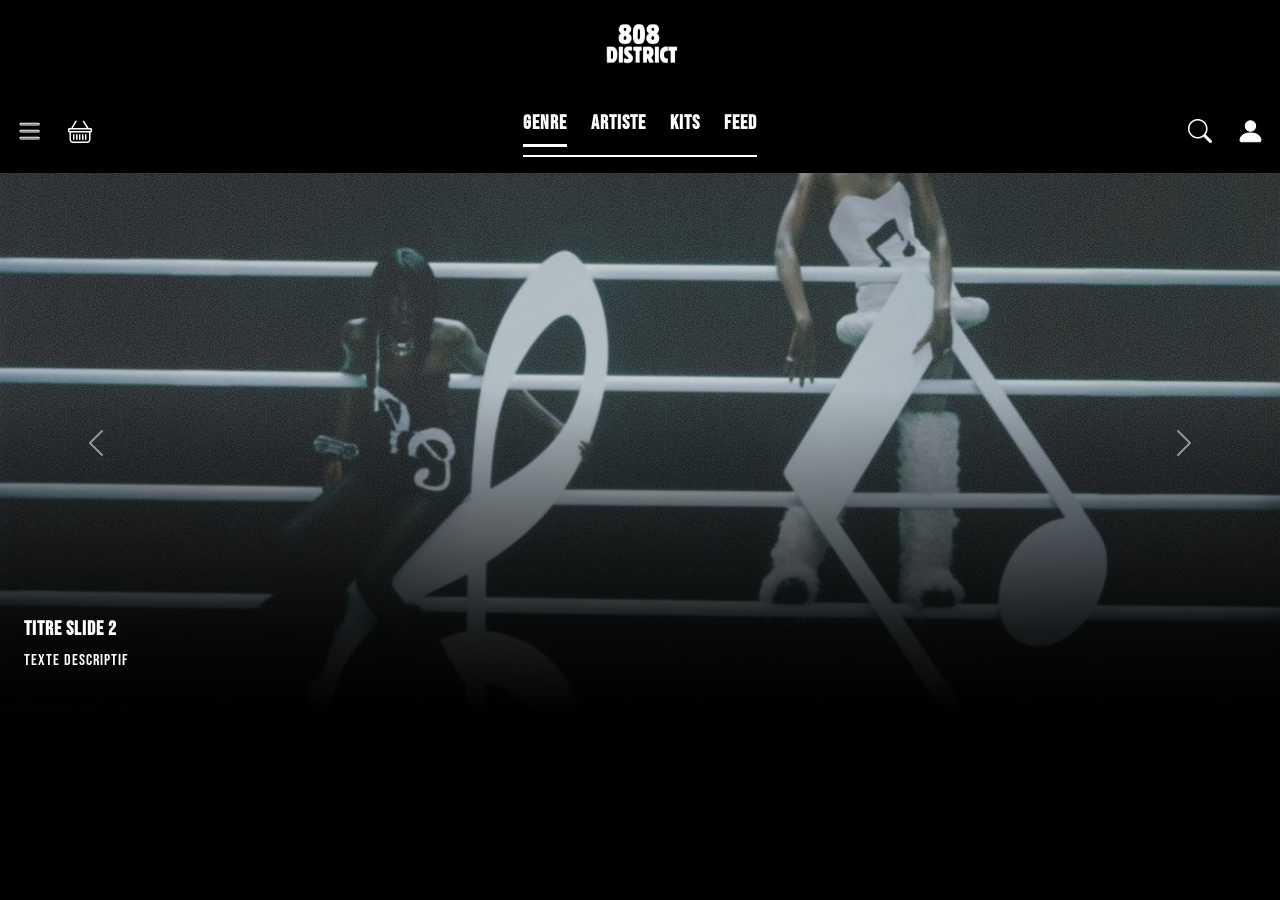
==== index.html @ 795a271d "test text black off canvas" ====
<!DOCTYPE html>
<html lang="fr">
<head>
  <meta charset="UTF-8">
  <meta name="viewport" content="width=device-width, initial-scale=1">
  <title>SITESEGUIER</title>
  <link href="https://fonts.googleapis.com/css2?family=Bebas+Neue&display=swap" rel="stylesheet">


  <link href="https://cdn.jsdelivr.net/npm/bootstrap@5.3.3/dist/css/bootstrap.min.css" rel="stylesheet">
  <link href="https://cdn.jsdelivr.net/npm/bootstrap-icons@1.11.3/font/bootstrap-icons.css" rel="stylesheet">

  <link href="style3.css" rel="stylesheet">
</head>

<body class="bg-black">

  <div class="text-center py-3">
    <img src="logov2.png" alt="Logo SITESEGUIER" style="height:60px;">
  </div>

  <header class="d-flex justify-content-between align-items-center px-3 py-3">

    <div class="d-flex align-items-center gap-4">
      <button class="btn p-0 border-0" type="button text-black"
              data-bs-toggle="offcanvas" data-bs-target="#menuMobile"
              aria-controls="menuMobile" aria-label="Menu">
        <i class="bi bi-list icon-thick"></i>
      </button>

      <a href="#" class="text-white" aria-label="Panier">
        <i class="bi bi-basket icon-nav"></i>
      </a>
    </div>

    <nav class="d-none d-md-flex gap-4 pb-2 border-bottom border-white border-2 ">
      <a href="#" class="nav-link active text-white fw-bold text-uppercase">Genre</a>
      <a href="#" class="nav-link text-white fw-bold text-uppercase">Artiste</a>
      <a href="#" class="nav-link text-white fw-bold text-uppercase">Kits</a>
      <a href="#" class="nav-link text-white fw-bold text-uppercase">Feed</a>
    </nav>

    <div class="d-flex align-items-center gap-4">
      <button class="btn p-0 border-0 text-white" aria-label="Rechercher">
        <i class="bi bi-search icon-nav"></i>
      </button>
      <button class="btn p-0 border-0 text-white" aria-label="Compte">
        <i class="bi bi-person-fill icon-thick"></i>
      </button>
    </div>

  </header>

  <div class="offcanvas offcanvas-start" tabindex="-1" id="menuMobile" aria-labelledby="menuMobileLabel">
    <div class="offcanvas-header">
      <h5 class="offcanvas-title" id="menuMobileLabel">Menu</h5>
      <button type="button" class="btn-close" data-bs-dismiss="offcanvas" aria-label="Fermer"></button>
    </div>
    <div class="offcanvas-body">
      <nav class="d-flex flex-column gap-3">
        <a href="#" class="nav-link text-black fw-bold text-uppercase">Genre</a>
        <a href="#" class="nav-link text-white fw-bold text-uppercase">Artiste</a>
        <a href="#" class="nav-link text-white fw-bold text-uppercase">Kits</a>
        <a href="#" class="nav-link text-white fw-bold text-uppercase">Feed</a>
      </nav>
    </div>
  </div>

  <div class="hero-shader">
    <canvas id="heroCanvas"></canvas>

    <div class="hero-caption active" data-slide="0" justify>
      <h5 class="fw-bold">Titre slide 1</h5>
      <p class="d-none d-md-block">Texte descriptif</p>
    </div>
    <div class="hero-caption" data-slide="1">
      <h5 class="fw-bold">Titre slide 2</h5>
      <p class="d-none d-md-block">Texte descriptif</p>
    </div>
    <div class="hero-caption" data-slide="2">
      <h5 class="fw-bold">Titre slide 3</h5>
      <p class="d-none d-md-block">Texte descripti</p>
    </div>

    <button class="carousel-control-prev" type="button" id="heroPrev">
      <span class="carousel-control-prev-icon" aria-hidden="true"></span>
      <span class="visually-hidden">Précédent</span>
    </button>
    <button class="carousel-control-next" type="button" id="heroNext">
      <span class="carousel-control-next-icon" aria-hidden="true"></span>
      <span class="visually-hidden">Suivant</span>
    </button>
  </div>


  <script src="https://cdn.jsdelivr.net/npm/bootstrap@5.3.3/dist/js/bootstrap.bundle.min.js"></script>
  <script src="script3.js"></script>
</body>
</html>
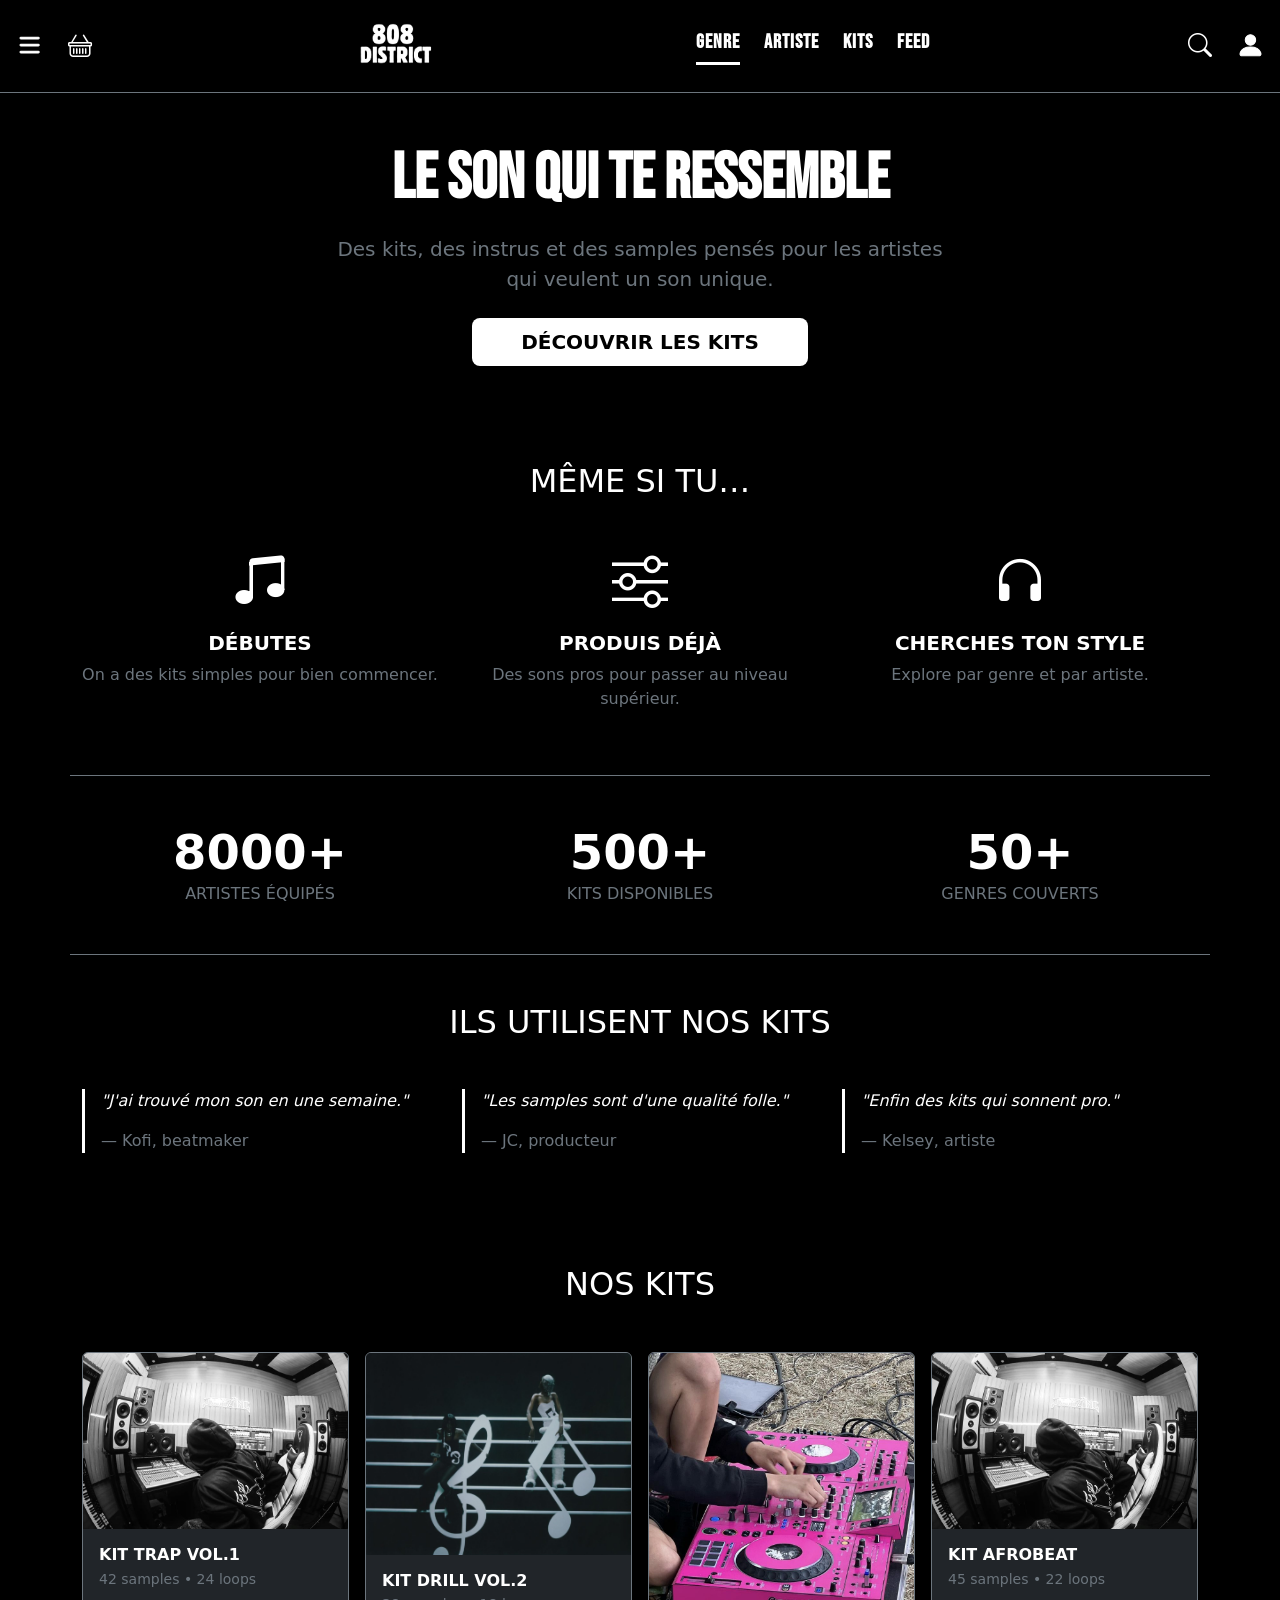
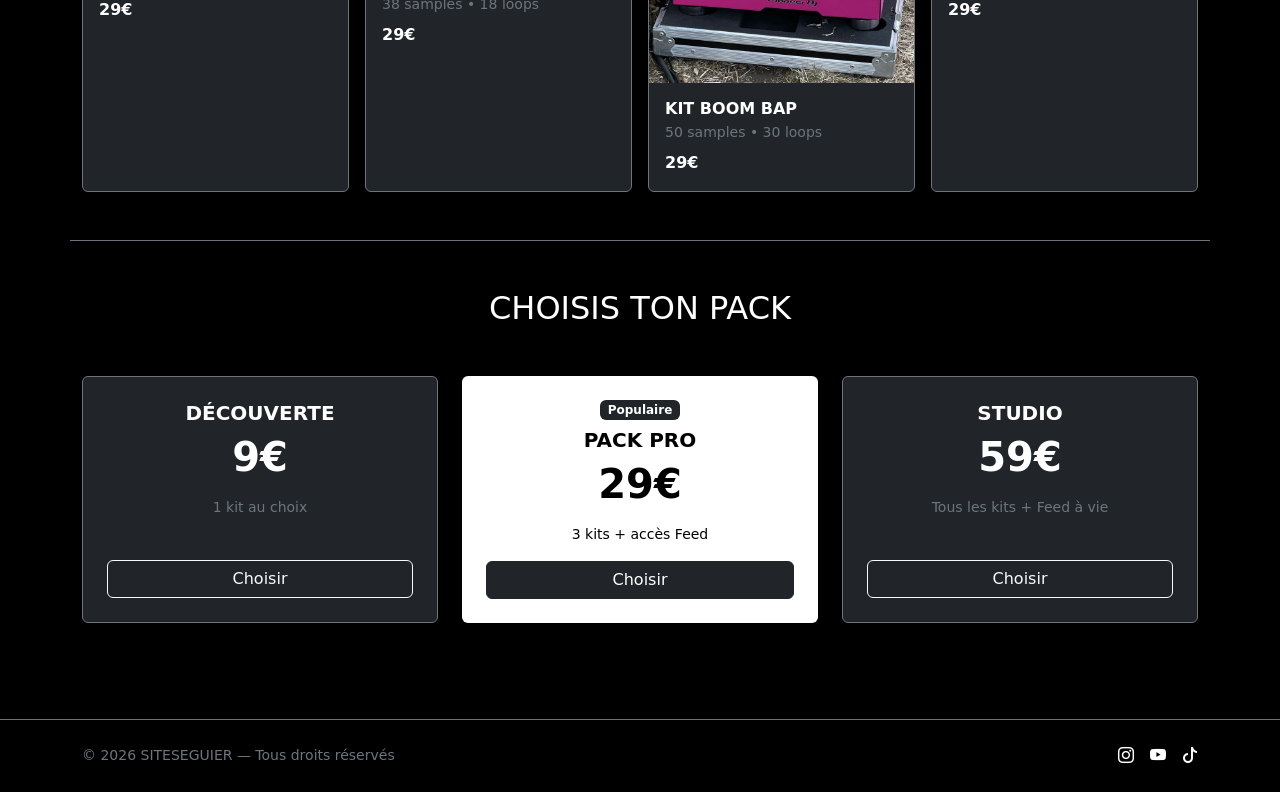
==== commit d48245cd: "essaye" ====
--- a/index.html
+++ b/index.html
@@ -4,36 +4,27 @@
   <meta charset="UTF-8">
   <meta name="viewport" content="width=device-width, initial-scale=1">
   <title>SITESEGUIER</title>
+
   <link href="https://fonts.googleapis.com/css2?family=Bebas+Neue&display=swap" rel="stylesheet">
-
-
   <link href="https://cdn.jsdelivr.net/npm/bootstrap@5.3.3/dist/css/bootstrap.min.css" rel="stylesheet">
   <link href="https://cdn.jsdelivr.net/npm/bootstrap-icons@1.11.3/font/bootstrap-icons.css" rel="stylesheet">
-
   <link href="style3.css" rel="stylesheet">
 </head>
 
-<body class="bg-black">
-
-  <div class="text-center py-3">
-    <img src="logov2.png" alt="Logo SITESEGUIER" style="height:60px;">
-  </div>
-
-  <header class="d-flex justify-content-between align-items-center px-3 py-3">
-
+<body class="bg-black text-white">
+
+  <!-- ========== HEADER ========== -->
+  <header class="d-flex justify-content-between align-items-center px-3 py-3 border-bottom border-secondary">
     <div class="d-flex align-items-center gap-4">
-      <button class="btn p-0 border-0" type="button text-black"
-              data-bs-toggle="offcanvas" data-bs-target="#menuMobile"
-              aria-controls="menuMobile" aria-label="Menu">
+      <button class="btn p-0 border-0 text-white" data-bs-toggle="offcanvas" data-bs-target="#menuMobile" aria-label="Menu">
         <i class="bi bi-list icon-thick"></i>
       </button>
-
-      <a href="#" class="text-white" aria-label="Panier">
-        <i class="bi bi-basket icon-nav"></i>
-      </a>
-    </div>
-
-    <nav class="d-none d-md-flex gap-4 pb-2 border-bottom border-white border-2 ">
+      <a href="#" class="text-white" aria-label="Panier"><i class="bi bi-basket icon-nav"></i></a>
+    </div>
+
+    <a href="#" class="text-decoration-none"><img src="logov2.png" alt="Logo" style="height:60px;"></a>
+
+    <nav class="d-none d-md-flex gap-4">
       <a href="#" class="nav-link active text-white fw-bold text-uppercase">Genre</a>
       <a href="#" class="nav-link text-white fw-bold text-uppercase">Artiste</a>
       <a href="#" class="nav-link text-white fw-bold text-uppercase">Kits</a>
@@ -41,24 +32,185 @@
     </nav>
 
     <div class="d-flex align-items-center gap-4">
-      <button class="btn p-0 border-0 text-white" aria-label="Rechercher">
-        <i class="bi bi-search icon-nav"></i>
-      </button>
-      <button class="btn p-0 border-0 text-white" aria-label="Compte">
-        <i class="bi bi-person-fill icon-thick"></i>
-      </button>
-    </div>
-
+      <button class="btn p-0 border-0 text-white" aria-label="Rechercher"><i class="bi bi-search icon-nav"></i></button>
+      <button class="btn p-0 border-0 text-white" aria-label="Compte"><i class="bi bi-person-fill icon-thick"></i></button>
+    </div>
   </header>
 
-  <div class="offcanvas offcanvas-start" tabindex="-1" id="menuMobile" aria-labelledby="menuMobileLabel">
+  <!-- ========== HERO ========== -->
+  <section class="container py-5 text-center">
+    <h1 class="display-3 fw-bold text-uppercase mb-3" style="font-family:'Bebas Neue';">Le son qui te ressemble</h1>
+    <p class="lead text-secondary mx-auto mb-4" style="max-width:640px;">
+      Des kits, des instrus et des samples pensés pour les artistes qui veulent un son unique.
+    </p>
+    <a href="#" class="btn btn-lg text-uppercase fw-bold px-5" style="background: var(--bs-info); color:#000;">Découvrir les kits</a>
+  </section>
+
+  <!-- ========== 3 BULLETS ========== -->
+  <section class="container py-5">
+    <h2 class="text-uppercase text-center mb-5">Même si tu…</h2>
+    <div class="row g-4 text-center">
+      <div class="col-12 col-md-4">
+        <i class="bi bi-music-note-beamed display-4" style="color:var(--bs-info);"></i>
+        <h3 class="h5 fw-bold mt-3 text-uppercase">Débutes</h3>
+        <p class="text-secondary">On a des kits simples pour bien commencer.</p>
+      </div>
+      <div class="col-12 col-md-4">
+        <i class="bi bi-sliders display-4" style="color:var(--bs-info);"></i>
+        <h3 class="h5 fw-bold mt-3 text-uppercase">Produis déjà</h3>
+        <p class="text-secondary">Des sons pros pour passer au niveau supérieur.</p>
+      </div>
+      <div class="col-12 col-md-4">
+        <i class="bi bi-headphones display-4" style="color:var(--bs-info);"></i>
+        <h3 class="h5 fw-bold mt-3 text-uppercase">Cherches ton style</h3>
+        <p class="text-secondary">Explore par genre et par artiste.</p>
+      </div>
+    </div>
+  </section>
+
+  <!-- ========== STATS ========== -->
+  <section class="container py-5 border-top border-bottom border-secondary">
+    <div class="row text-center g-4">
+      <div class="col-12 col-md-4">
+        <p class="display-5 fw-bold mb-0" style="color:var(--bs-info);">8000+</p>
+        <p class="text-uppercase text-secondary mb-0">Artistes équipés</p>
+      </div>
+      <div class="col-12 col-md-4">
+        <p class="display-5 fw-bold mb-0" style="color:var(--bs-info);">500+</p>
+        <p class="text-uppercase text-secondary mb-0">Kits disponibles</p>
+      </div>
+      <div class="col-12 col-md-4">
+        <p class="display-5 fw-bold mb-0" style="color:var(--bs-info);">50+</p>
+        <p class="text-uppercase text-secondary mb-0">Genres couverts</p>
+      </div>
+    </div>
+  </section>
+
+  <!-- ========== TÉMOIGNAGES ========== -->
+  <section class="container py-5">
+    <h2 class="text-uppercase text-center mb-5">Ils utilisent nos kits</h2>
+    <div class="row g-4">
+      <div class="col-12 col-md-4">
+        <blockquote class="border-start border-3 ps-3" style="border-color:var(--bs-info)!important;">
+          <p class="fst-italic">"J'ai trouvé mon son en une semaine."</p>
+          <footer class="text-secondary">— Kofi, beatmaker</footer>
+        </blockquote>
+      </div>
+      <div class="col-12 col-md-4">
+        <blockquote class="border-start border-3 ps-3" style="border-color:var(--bs-info)!important;">
+          <p class="fst-italic">"Les samples sont d'une qualité folle."</p>
+          <footer class="text-secondary">— JC, producteur</footer>
+        </blockquote>
+      </div>
+      <div class="col-12 col-md-4">
+        <blockquote class="border-start border-3 ps-3" style="border-color:var(--bs-info)!important;">
+          <p class="fst-italic">"Enfin des kits qui sonnent pro."</p>
+          <footer class="text-secondary">— Kelsey, artiste</footer>
+        </blockquote>
+      </div>
+    </div>
+  </section>
+
+  <!-- ========== GRILLE KITS ========== -->
+  <section class="container py-5">
+    <h2 class="text-uppercase text-center mb-5">Nos kits</h2>
+    <div class="row row-cols-2 row-cols-md-3 row-cols-lg-4 g-3">
+      <div class="col">
+        <div class="card bg-dark text-white border-secondary h-100">
+          <img src="image1.jpg" class="card-img-top" alt="Kit 1">
+          <div class="card-body">
+            <h3 class="h6 fw-bold text-uppercase mb-1">Kit Trap Vol.1</h3>
+            <p class="text-secondary small mb-2">42 samples • 24 loops</p>
+            <p class="fw-bold mb-0" style="color:var(--bs-info);">29€</p>
+          </div>
+        </div>
+      </div>
+      <div class="col">
+        <div class="card bg-dark text-white border-secondary h-100">
+          <img src="image2.jpg" class="card-img-top" alt="Kit 2">
+          <div class="card-body">
+            <h3 class="h6 fw-bold text-uppercase mb-1">Kit Drill Vol.2</h3>
+            <p class="text-secondary small mb-2">38 samples • 18 loops</p>
+            <p class="fw-bold mb-0" style="color:var(--bs-info);">29€</p>
+          </div>
+        </div>
+      </div>
+      <div class="col">
+        <div class="card bg-dark text-white border-secondary h-100">
+          <img src="image3.jpg" class="card-img-top" alt="Kit 3">
+          <div class="card-body">
+            <h3 class="h6 fw-bold text-uppercase mb-1">Kit Boom Bap</h3>
+            <p class="text-secondary small mb-2">50 samples • 30 loops</p>
+            <p class="fw-bold mb-0" style="color:var(--bs-info);">29€</p>
+          </div>
+        </div>
+      </div>
+      <div class="col">
+        <div class="card bg-dark text-white border-secondary h-100">
+          <img src="image1.jpg" class="card-img-top" alt="Kit 4">
+          <div class="card-body">
+            <h3 class="h6 fw-bold text-uppercase mb-1">Kit Afrobeat</h3>
+            <p class="text-secondary small mb-2">45 samples • 22 loops</p>
+            <p class="fw-bold mb-0" style="color:var(--bs-info);">29€</p>
+          </div>
+        </div>
+      </div>
+    </div>
+  </section>
+
+  <!-- ========== PRICING ========== -->
+  <section class="container py-5 border-top border-secondary">
+    <h2 class="text-uppercase text-center mb-5">Choisis ton pack</h2>
+    <div class="row g-4">
+      <div class="col-12 col-md-4">
+        <div class="card bg-dark text-white border-secondary h-100 text-center p-4">
+          <h3 class="h5 fw-bold text-uppercase">Découverte</h3>
+          <p class="display-6 fw-bold" style="color:var(--bs-info);">9€</p>
+          <p class="text-secondary small">1 kit au choix</p>
+          <a href="#" class="btn btn-outline-light mt-auto">Choisir</a>
+        </div>
+      </div>
+      <div class="col-12 col-md-4">
+        <div class="card text-white border-0 h-100 text-center p-4" style="background:var(--bs-info); color:#000!important;">
+          <span class="badge bg-dark text-white align-self-center mb-2">Populaire</span>
+          <h3 class="h5 fw-bold text-uppercase">Pack Pro</h3>
+          <p class="display-6 fw-bold">29€</p>
+          <p class="small">3 kits + accès Feed</p>
+          <a href="#" class="btn btn-dark mt-auto">Choisir</a>
+        </div>
+      </div>
+      <div class="col-12 col-md-4">
+        <div class="card bg-dark text-white border-secondary h-100 text-center p-4">
+          <h3 class="h5 fw-bold text-uppercase">Studio</h3>
+          <p class="display-6 fw-bold" style="color:var(--bs-info);">59€</p>
+          <p class="text-secondary small">Tous les kits + Feed à vie</p>
+          <a href="#" class="btn btn-outline-light mt-auto">Choisir</a>
+        </div>
+      </div>
+    </div>
+  </section>
+
+  <!-- ========== FOOTER ========== -->
+  <footer class="border-top border-secondary py-4 mt-5">
+    <div class="container d-flex flex-column flex-md-row justify-content-between align-items-center gap-3">
+      <p class="text-secondary small mb-0">© 2026 SITESEGUIER — Tous droits réservés</p>
+      <div class="d-flex gap-3">
+        <a href="#" class="text-white"><i class="bi bi-instagram"></i></a>
+        <a href="#" class="text-white"><i class="bi bi-youtube"></i></a>
+        <a href="#" class="text-white"><i class="bi bi-tiktok"></i></a>
+      </div>
+    </div>
+  </footer>
+
+  <!-- ========== OFFCANVAS MENU ========== -->
+  <div class="offcanvas offcanvas-start bg-dark text-white" tabindex="-1" id="menuMobile">
     <div class="offcanvas-header">
-      <h5 class="offcanvas-title" id="menuMobileLabel">Menu</h5>
-      <button type="button" class="btn-close" data-bs-dismiss="offcanvas" aria-label="Fermer"></button>
+      <h5 class="offcanvas-title">Menu</h5>
+      <button type="button" class="btn-close btn-close-white" data-bs-dismiss="offcanvas"></button>
     </div>
     <div class="offcanvas-body">
       <nav class="d-flex flex-column gap-3">
-        <a href="#" class="nav-link text-black fw-bold text-uppercase">Genre</a>
+        <a href="#" class="nav-link text-white fw-bold text-uppercase">Genre</a>
         <a href="#" class="nav-link text-white fw-bold text-uppercase">Artiste</a>
         <a href="#" class="nav-link text-white fw-bold text-uppercase">Kits</a>
         <a href="#" class="nav-link text-white fw-bold text-uppercase">Feed</a>
@@ -66,34 +218,6 @@
     </div>
   </div>
 
-  <div class="hero-shader">
-    <canvas id="heroCanvas"></canvas>
-
-    <div class="hero-caption active" data-slide="0" justify>
-      <h5 class="fw-bold">Titre slide 1</h5>
-      <p class="d-none d-md-block">Texte descriptif</p>
-    </div>
-    <div class="hero-caption" data-slide="1">
-      <h5 class="fw-bold">Titre slide 2</h5>
-      <p class="d-none d-md-block">Texte descriptif</p>
-    </div>
-    <div class="hero-caption" data-slide="2">
-      <h5 class="fw-bold">Titre slide 3</h5>
-      <p class="d-none d-md-block">Texte descripti</p>
-    </div>
-
-    <button class="carousel-control-prev" type="button" id="heroPrev">
-      <span class="carousel-control-prev-icon" aria-hidden="true"></span>
-      <span class="visually-hidden">Précédent</span>
-    </button>
-    <button class="carousel-control-next" type="button" id="heroNext">
-      <span class="carousel-control-next-icon" aria-hidden="true"></span>
-      <span class="visually-hidden">Suivant</span>
-    </button>
-  </div>
-
-
   <script src="https://cdn.jsdelivr.net/npm/bootstrap@5.3.3/dist/js/bootstrap.bundle.min.js"></script>
-  <script src="script3.js"></script>
 </body>
-</html>
+</html>
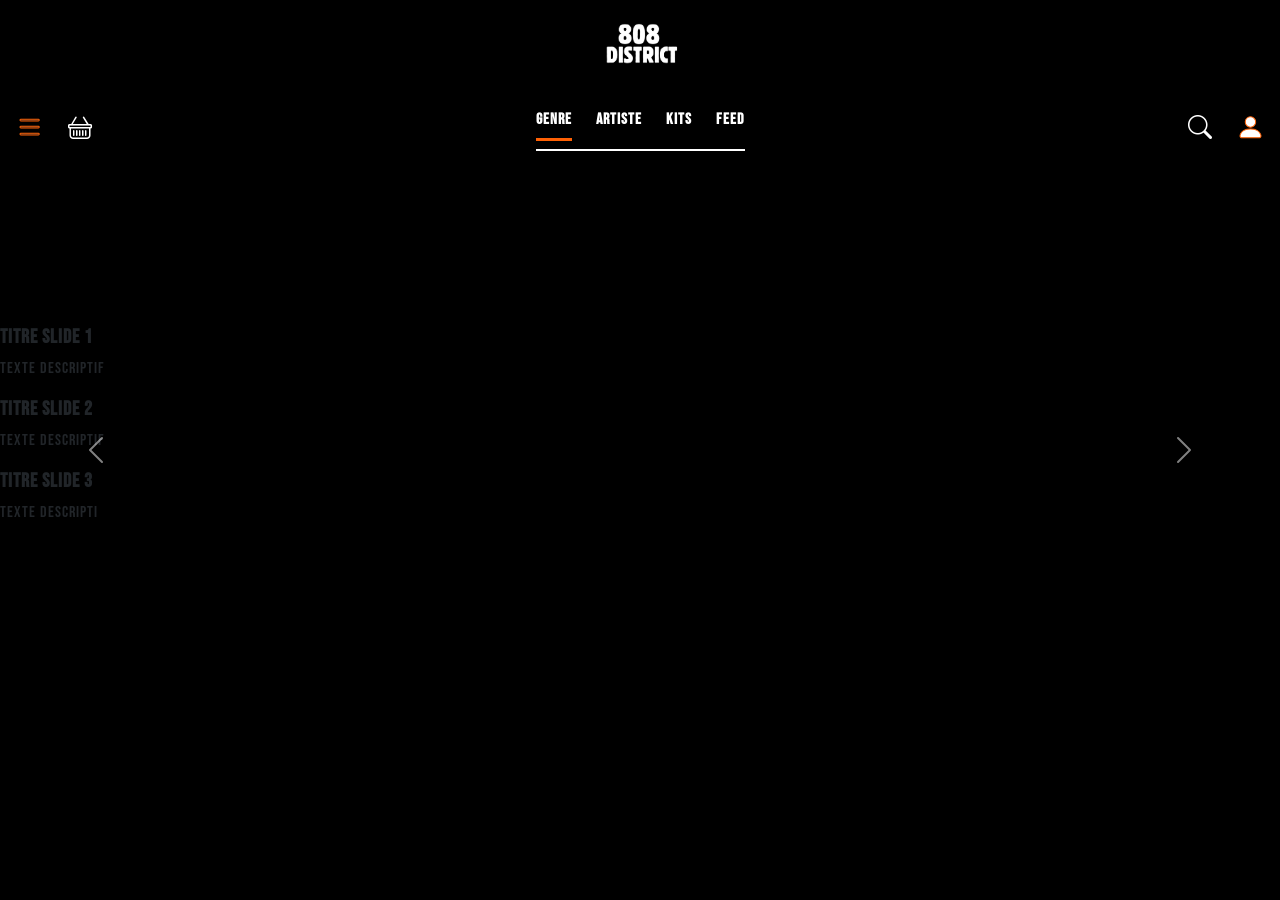
==== commit e1984036: "backto" ====
--- a/index.html
+++ b/index.html
@@ -4,27 +4,36 @@
   <meta charset="UTF-8">
   <meta name="viewport" content="width=device-width, initial-scale=1">
   <title>SITESEGUIER</title>
+  <link href="https://fonts.googleapis.com/css2?family=Bebas+Neue&display=swap" rel="stylesheet">
 
-  <link href="https://fonts.googleapis.com/css2?family=Bebas+Neue&display=swap" rel="stylesheet">
+
   <link href="https://cdn.jsdelivr.net/npm/bootstrap@5.3.3/dist/css/bootstrap.min.css" rel="stylesheet">
   <link href="https://cdn.jsdelivr.net/npm/bootstrap-icons@1.11.3/font/bootstrap-icons.css" rel="stylesheet">
+
   <link href="style3.css" rel="stylesheet">
 </head>
 
-<body class="bg-black text-white">
+<body class="bg-black">
 
-  <!-- ========== HEADER ========== -->
-  <header class="d-flex justify-content-between align-items-center px-3 py-3 border-bottom border-secondary">
+  <div class="text-center py-3">
+    <img src="logov2.png" alt="Logo SITESEGUIER" style="height:60px;">
+  </div>
+
+  <header class="d-flex justify-content-between align-items-center px-3 py-3">
+
     <div class="d-flex align-items-center gap-4">
-      <button class="btn p-0 border-0 text-white" data-bs-toggle="offcanvas" data-bs-target="#menuMobile" aria-label="Menu">
+      <button class="btn p-0 border-0" type="button text-black"
+              data-bs-toggle="offcanvas" data-bs-target="#menuMobile"
+              aria-controls="menuMobile" aria-label="Menu">
         <i class="bi bi-list icon-thick"></i>
       </button>
-      <a href="#" class="text-white" aria-label="Panier"><i class="bi bi-basket icon-nav"></i></a>
+
+      <a href="#" class="text-white" aria-label="Panier">
+        <i class="bi bi-basket icon-nav"></i>
+      </a>
     </div>
 
-    <a href="#" class="text-decoration-none"><img src="logov2.png" alt="Logo" style="height:60px;"></a>
-
-    <nav class="d-none d-md-flex gap-4">
+    <nav class="d-none d-md-flex gap-4 pb-2 border-bottom border-white border-2 ">
       <a href="#" class="nav-link active text-white fw-bold text-uppercase">Genre</a>
       <a href="#" class="nav-link text-white fw-bold text-uppercase">Artiste</a>
       <a href="#" class="nav-link text-white fw-bold text-uppercase">Kits</a>
@@ -32,192 +41,59 @@
     </nav>
 
     <div class="d-flex align-items-center gap-4">
-      <button class="btn p-0 border-0 text-white" aria-label="Rechercher"><i class="bi bi-search icon-nav"></i></button>
-      <button class="btn p-0 border-0 text-white" aria-label="Compte"><i class="bi bi-person-fill icon-thick"></i></button>
+      <button class="btn p-0 border-0 text-white" aria-label="Rechercher">
+        <i class="bi bi-search icon-nav"></i>
+      </button>
+      <button class="btn p-0 border-0 text-white" aria-label="Compte">
+        <i class="bi bi-person-fill icon-thick"></i>
+      </button>
     </div>
+
   </header>
 
-  <!-- ========== HERO ========== -->
-  <section class="container py-5 text-center">
-    <h1 class="display-3 fw-bold text-uppercase mb-3" style="font-family:'Bebas Neue';">Le son qui te ressemble</h1>
-    <p class="lead text-secondary mx-auto mb-4" style="max-width:640px;">
-      Des kits, des instrus et des samples pensés pour les artistes qui veulent un son unique.
-    </p>
-    <a href="#" class="btn btn-lg text-uppercase fw-bold px-5" style="background: var(--bs-info); color:#000;">Découvrir les kits</a>
-  </section>
-
-  <!-- ========== 3 BULLETS ========== -->
-  <section class="container py-5">
-    <h2 class="text-uppercase text-center mb-5">Même si tu…</h2>
-    <div class="row g-4 text-center">
-      <div class="col-12 col-md-4">
-        <i class="bi bi-music-note-beamed display-4" style="color:var(--bs-info);"></i>
-        <h3 class="h5 fw-bold mt-3 text-uppercase">Débutes</h3>
-        <p class="text-secondary">On a des kits simples pour bien commencer.</p>
-      </div>
-      <div class="col-12 col-md-4">
-        <i class="bi bi-sliders display-4" style="color:var(--bs-info);"></i>
-        <h3 class="h5 fw-bold mt-3 text-uppercase">Produis déjà</h3>
-        <p class="text-secondary">Des sons pros pour passer au niveau supérieur.</p>
-      </div>
-      <div class="col-12 col-md-4">
-        <i class="bi bi-headphones display-4" style="color:var(--bs-info);"></i>
-        <h3 class="h5 fw-bold mt-3 text-uppercase">Cherches ton style</h3>
-        <p class="text-secondary">Explore par genre et par artiste.</p>
-      </div>
-    </div>
-  </section>
-
-  <!-- ========== STATS ========== -->
-  <section class="container py-5 border-top border-bottom border-secondary">
-    <div class="row text-center g-4">
-      <div class="col-12 col-md-4">
-        <p class="display-5 fw-bold mb-0" style="color:var(--bs-info);">8000+</p>
-        <p class="text-uppercase text-secondary mb-0">Artistes équipés</p>
-      </div>
-      <div class="col-12 col-md-4">
-        <p class="display-5 fw-bold mb-0" style="color:var(--bs-info);">500+</p>
-        <p class="text-uppercase text-secondary mb-0">Kits disponibles</p>
-      </div>
-      <div class="col-12 col-md-4">
-        <p class="display-5 fw-bold mb-0" style="color:var(--bs-info);">50+</p>
-        <p class="text-uppercase text-secondary mb-0">Genres couverts</p>
-      </div>
-    </div>
-  </section>
-
-  <!-- ========== TÉMOIGNAGES ========== -->
-  <section class="container py-5">
-    <h2 class="text-uppercase text-center mb-5">Ils utilisent nos kits</h2>
-    <div class="row g-4">
-      <div class="col-12 col-md-4">
-        <blockquote class="border-start border-3 ps-3" style="border-color:var(--bs-info)!important;">
-          <p class="fst-italic">"J'ai trouvé mon son en une semaine."</p>
-          <footer class="text-secondary">— Kofi, beatmaker</footer>
-        </blockquote>
-      </div>
-      <div class="col-12 col-md-4">
-        <blockquote class="border-start border-3 ps-3" style="border-color:var(--bs-info)!important;">
-          <p class="fst-italic">"Les samples sont d'une qualité folle."</p>
-          <footer class="text-secondary">— JC, producteur</footer>
-        </blockquote>
-      </div>
-      <div class="col-12 col-md-4">
-        <blockquote class="border-start border-3 ps-3" style="border-color:var(--bs-info)!important;">
-          <p class="fst-italic">"Enfin des kits qui sonnent pro."</p>
-          <footer class="text-secondary">— Kelsey, artiste</footer>
-        </blockquote>
-      </div>
-    </div>
-  </section>
-
-  <!-- ========== GRILLE KITS ========== -->
-  <section class="container py-5">
-    <h2 class="text-uppercase text-center mb-5">Nos kits</h2>
-    <div class="row row-cols-2 row-cols-md-3 row-cols-lg-4 g-3">
-      <div class="col">
-        <div class="card bg-dark text-white border-secondary h-100">
-          <img src="image1.jpg" class="card-img-top" alt="Kit 1">
-          <div class="card-body">
-            <h3 class="h6 fw-bold text-uppercase mb-1">Kit Trap Vol.1</h3>
-            <p class="text-secondary small mb-2">42 samples • 24 loops</p>
-            <p class="fw-bold mb-0" style="color:var(--bs-info);">29€</p>
-          </div>
-        </div>
-      </div>
-      <div class="col">
-        <div class="card bg-dark text-white border-secondary h-100">
-          <img src="image2.jpg" class="card-img-top" alt="Kit 2">
-          <div class="card-body">
-            <h3 class="h6 fw-bold text-uppercase mb-1">Kit Drill Vol.2</h3>
-            <p class="text-secondary small mb-2">38 samples • 18 loops</p>
-            <p class="fw-bold mb-0" style="color:var(--bs-info);">29€</p>
-          </div>
-        </div>
-      </div>
-      <div class="col">
-        <div class="card bg-dark text-white border-secondary h-100">
-          <img src="image3.jpg" class="card-img-top" alt="Kit 3">
-          <div class="card-body">
-            <h3 class="h6 fw-bold text-uppercase mb-1">Kit Boom Bap</h3>
-            <p class="text-secondary small mb-2">50 samples • 30 loops</p>
-            <p class="fw-bold mb-0" style="color:var(--bs-info);">29€</p>
-          </div>
-        </div>
-      </div>
-      <div class="col">
-        <div class="card bg-dark text-white border-secondary h-100">
-          <img src="image1.jpg" class="card-img-top" alt="Kit 4">
-          <div class="card-body">
-            <h3 class="h6 fw-bold text-uppercase mb-1">Kit Afrobeat</h3>
-            <p class="text-secondary small mb-2">45 samples • 22 loops</p>
-            <p class="fw-bold mb-0" style="color:var(--bs-info);">29€</p>
-          </div>
-        </div>
-      </div>
-    </div>
-  </section>
-
-  <!-- ========== PRICING ========== -->
-  <section class="container py-5 border-top border-secondary">
-    <h2 class="text-uppercase text-center mb-5">Choisis ton pack</h2>
-    <div class="row g-4">
-      <div class="col-12 col-md-4">
-        <div class="card bg-dark text-white border-secondary h-100 text-center p-4">
-          <h3 class="h5 fw-bold text-uppercase">Découverte</h3>
-          <p class="display-6 fw-bold" style="color:var(--bs-info);">9€</p>
-          <p class="text-secondary small">1 kit au choix</p>
-          <a href="#" class="btn btn-outline-light mt-auto">Choisir</a>
-        </div>
-      </div>
-      <div class="col-12 col-md-4">
-        <div class="card text-white border-0 h-100 text-center p-4" style="background:var(--bs-info); color:#000!important;">
-          <span class="badge bg-dark text-white align-self-center mb-2">Populaire</span>
-          <h3 class="h5 fw-bold text-uppercase">Pack Pro</h3>
-          <p class="display-6 fw-bold">29€</p>
-          <p class="small">3 kits + accès Feed</p>
-          <a href="#" class="btn btn-dark mt-auto">Choisir</a>
-        </div>
-      </div>
-      <div class="col-12 col-md-4">
-        <div class="card bg-dark text-white border-secondary h-100 text-center p-4">
-          <h3 class="h5 fw-bold text-uppercase">Studio</h3>
-          <p class="display-6 fw-bold" style="color:var(--bs-info);">59€</p>
-          <p class="text-secondary small">Tous les kits + Feed à vie</p>
-          <a href="#" class="btn btn-outline-light mt-auto">Choisir</a>
-        </div>
-      </div>
-    </div>
-  </section>
-
-  <!-- ========== FOOTER ========== -->
-  <footer class="border-top border-secondary py-4 mt-5">
-    <div class="container d-flex flex-column flex-md-row justify-content-between align-items-center gap-3">
-      <p class="text-secondary small mb-0">© 2026 SITESEGUIER — Tous droits réservés</p>
-      <div class="d-flex gap-3">
-        <a href="#" class="text-white"><i class="bi bi-instagram"></i></a>
-        <a href="#" class="text-white"><i class="bi bi-youtube"></i></a>
-        <a href="#" class="text-white"><i class="bi bi-tiktok"></i></a>
-      </div>
-    </div>
-  </footer>
-
-  <!-- ========== OFFCANVAS MENU ========== -->
-  <div class="offcanvas offcanvas-start bg-dark text-white" tabindex="-1" id="menuMobile">
+  <div class="offcanvas offcanvas-start" tabindex="-1" id="menuMobile" aria-labelledby="menuMobileLabel">
     <div class="offcanvas-header">
-      <h5 class="offcanvas-title">Menu</h5>
-      <button type="button" class="btn-close btn-close-white" data-bs-dismiss="offcanvas"></button>
+      <h5 class="offcanvas-title" id="menuMobileLabel">Menu</h5>
+      <button type="button" class="btn-close" data-bs-dismiss="offcanvas" aria-label="Fermer"></button>
     </div>
     <div class="offcanvas-body">
       <nav class="d-flex flex-column gap-3">
-        <a href="#" class="nav-link text-white fw-bold text-uppercase">Genre</a>
-        <a href="#" class="nav-link text-white fw-bold text-uppercase">Artiste</a>
-        <a href="#" class="nav-link text-white fw-bold text-uppercase">Kits</a>
-        <a href="#" class="nav-link text-white fw-bold text-uppercase">Feed</a>
+        <a href="#" class="nav-link text-black fw-bold text-uppercase">Genre</a>
+        <a href="#" class="nav-link text-black fw-bold text-uppercase">Artiste</a>
+        <a href="#" class="nav-link text-black fw-bold text-uppercase">Kits</a>
+        <a href="#" class="nav-link text-black fw-bold text-uppercase">Feed</a>
       </nav>
     </div>
   </div>
 
+  <div class="hero-shader">
+    <canvas id="heroCanvas"></canvas>
+
+    <div class="hero-caption active" data-slide="0" justify>
+      <h5 class="fw-bold">Titre slide 1</h5>
+      <p class="d-none d-md-block">Texte descriptif</p>
+    </div>
+    <div class="hero-caption" data-slide="1">
+      <h5 class="fw-bold">Titre slide 2</h5>
+      <p class="d-none d-md-block">Texte descriptif</p>
+    </div>
+    <div class="hero-caption" data-slide="2">
+      <h5 class="fw-bold">Titre slide 3</h5>
+      <p class="d-none d-md-block">Texte descripti</p>
+    </div>
+
+    <button class="carousel-control-prev" type="button" id="heroPrev">
+      <span class="carousel-control-prev-icon" aria-hidden="true"></span>
+      <span class="visually-hidden">Précédent</span>
+    </button>
+    <button class="carousel-control-next" type="button" id="heroNext">
+      <span class="carousel-control-next-icon" aria-hidden="true"></span>
+      <span class="visually-hidden">Suivant</span>
+    </button>
+  </div>
+
+
   <script src="https://cdn.jsdelivr.net/npm/bootstrap@5.3.3/dist/js/bootstrap.bundle.min.js"></script>
+  <script src="script3.js"></script>
 </body>
-</html>+</html>
--- a/style3.css
+++ b/style3.css
@@ -0,0 +1,6 @@
+:root { --bs-info: #FF6105; }
+.icon-thick { font-size: 1.75rem; -webkit-text-stroke: 1px var(--bs-info); }
+.icon-nav { font-size: 1.5rem; }
+.nav-link.active { border-bottom: 3px solid var(--bs-info); padding-bottom: .35rem; }
+body, h1, h2, h3, h4, h5, .nav-link { font-family: 'Bebas Neue', cursive; letter-spacing: 1px; }
+.card img { aspect-ratio: 1 / 1; object-fit: cover; }
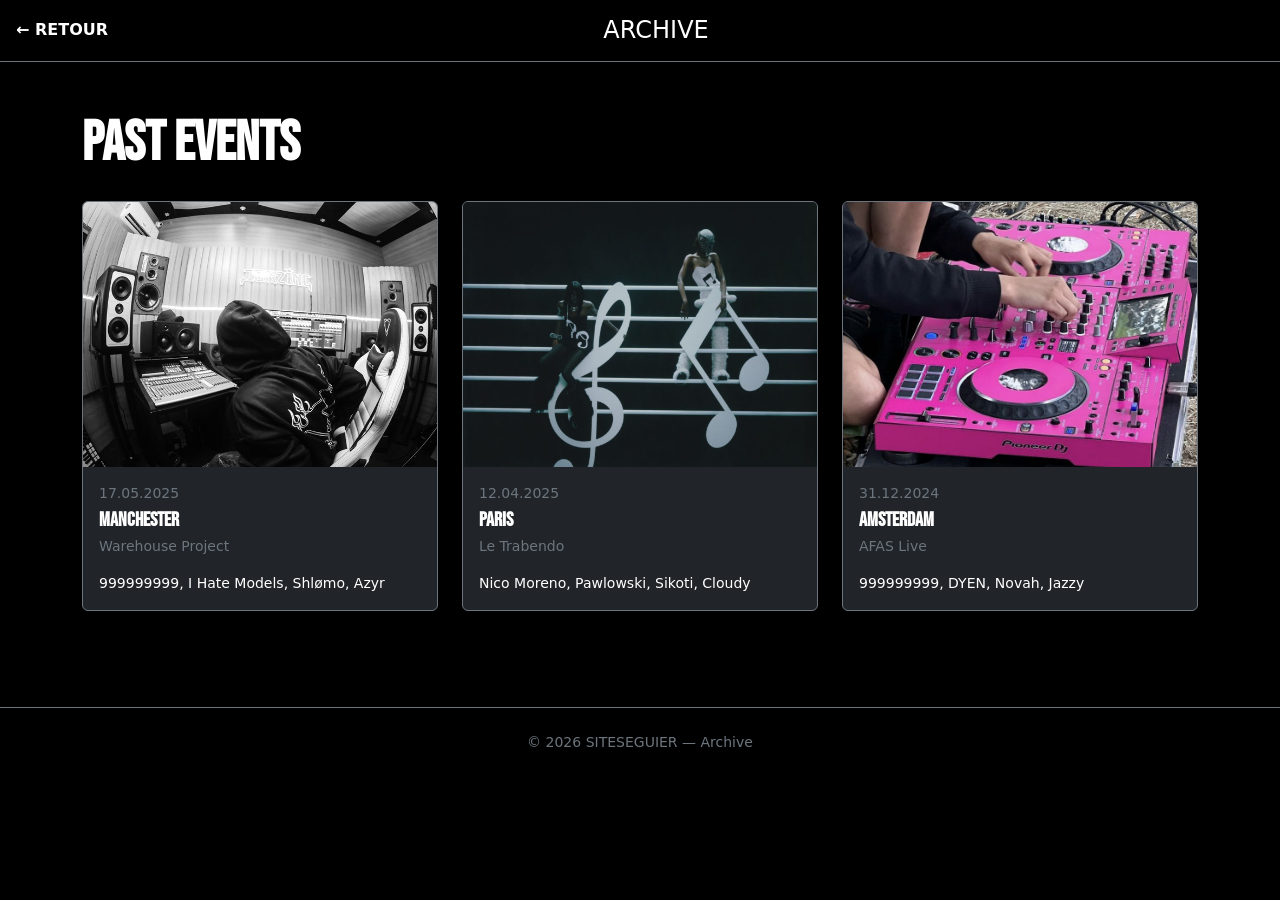
==== commit 963fc279: "test archive style" ====
--- a/index.html
+++ b/index.html
@@ -3,97 +3,86 @@
 <head>
   <meta charset="UTF-8">
   <meta name="viewport" content="width=device-width, initial-scale=1">
-  <title>SITESEGUIER</title>
+  <title>SITESEGUIER - Archive</title>
+
+  <!-- Bootstrap + Bebas Neue -->
   <link href="https://fonts.googleapis.com/css2?family=Bebas+Neue&display=swap" rel="stylesheet">
-
-
   <link href="https://cdn.jsdelivr.net/npm/bootstrap@5.3.3/dist/css/bootstrap.min.css" rel="stylesheet">
-  <link href="https://cdn.jsdelivr.net/npm/bootstrap-icons@1.11.3/font/bootstrap-icons.css" rel="stylesheet">
-
   <link href="style3.css" rel="stylesheet">
 </head>
 
-<body class="bg-black">
+<body class="bg-black text-white">
 
-  <div class="text-center py-3">
-    <img src="logov2.png" alt="Logo SITESEGUIER" style="height:60px;">
-  </div>
-
-  <header class="d-flex justify-content-between align-items-center px-3 py-3">
-
-    <div class="d-flex align-items-center gap-4">
-      <button class="btn p-0 border-0" type="button text-black"
-              data-bs-toggle="offcanvas" data-bs-target="#menuMobile"
-              aria-controls="menuMobile" aria-label="Menu">
-        <i class="bi bi-list icon-thick"></i>
-      </button>
-
-      <a href="#" class="text-white" aria-label="Panier">
-        <i class="bi bi-basket icon-nav"></i>
-      </a>
-    </div>
-
-    <nav class="d-none d-md-flex gap-4 pb-2 border-bottom border-white border-2 ">
-      <a href="#" class="nav-link active text-white fw-bold text-uppercase">Genre</a>
-      <a href="#" class="nav-link text-white fw-bold text-uppercase">Artiste</a>
-      <a href="#" class="nav-link text-white fw-bold text-uppercase">Kits</a>
-      <a href="#" class="nav-link text-white fw-bold text-uppercase">Feed</a>
-    </nav>
-
-    <div class="d-flex align-items-center gap-4">
-      <button class="btn p-0 border-0 text-white" aria-label="Rechercher">
-        <i class="bi bi-search icon-nav"></i>
-      </button>
-      <button class="btn p-0 border-0 text-white" aria-label="Compte">
-        <i class="bi bi-person-fill icon-thick"></i>
-      </button>
-    </div>
-
+  <!-- ========== HEADER MINIMAL ========== -->
+  <header class="d-flex justify-content-between align-items-center px-3 py-3 border-bottom border-secondary">
+    <a href="index3.html" class="text-decoration-none text-white fw-bold text-uppercase">← Retour</a>
+    <h1 class="h4 mb-0 text-uppercase">Archive</h1>
+    <div style="width: 60px;"></div> <!-- spacer pour centrer le titre -->
   </header>
 
-  <div class="offcanvas offcanvas-start" tabindex="-1" id="menuMobile" aria-labelledby="menuMobileLabel">
-    <div class="offcanvas-header">
-      <h5 class="offcanvas-title" id="menuMobileLabel">Menu</h5>
-      <button type="button" class="btn-close" data-bs-dismiss="offcanvas" aria-label="Fermer"></button>
+  <!-- ========== GRILLE D'ARCHIVE ========== -->
+  <main class="container py-5">
+    <h2 class="display-4 fw-bold text-uppercase mb-4" style="font-family:'Bebas Neue';">Past Events</h2>
+
+    <!-- La grille : 1 colonne sur mobile, 2 sur tablette, 3 sur desktop -->
+    <div class="row row-cols-1 row-cols-md-2 row-cols-lg-3 g-4">
+
+      <!-- CARTE D'ÉVÉNEMENT 1 -->
+      <div class="col">
+        <a href="#" class="text-decoration-none text-white d-block">
+          <div class="card bg-dark text-white border-secondary h-100">
+            <img src="image1.jpg" class="card-img-top" alt="Teletech Manchester" style="aspect-ratio: 4/3; object-fit: cover;">
+            <div class="card-body">
+              <p class="text-secondary small mb-1">17.05.2025</p>
+              <h3 class="h5 fw-bold text-uppercase mb-1" style="font-family:'Bebas Neue';">Manchester</h3>
+              <p class="text-secondary small">Warehouse Project</p>
+              <p class="small mb-0">999999999, I Hate Models, Shlømo, Azyr</p>
+            </div>
+          </div>
+        </a>
+      </div>
+
+      <!-- CARTE D'ÉVÉNEMENT 2 -->
+      <div class="col">
+        <a href="#" class="text-decoration-none text-white d-block">
+          <div class="card bg-dark text-white border-secondary h-100">
+            <img src="image2.jpg" class="card-img-top" alt="Teletech Paris" style="aspect-ratio: 4/3; object-fit: cover;">
+            <div class="card-body">
+              <p class="text-secondary small mb-1">12.04.2025</p>
+              <h3 class="h5 fw-bold text-uppercase mb-1" style="font-family:'Bebas Neue';">Paris</h3>
+              <p class="text-secondary small">Le Trabendo</p>
+              <p class="small mb-0">Nico Moreno, Pawlowski, Sikoti, Cloudy</p>
+            </div>
+          </div>
+        </a>
+      </div>
+
+      <!-- CARTE D'ÉVÉNEMENT 3 -->
+      <div class="col">
+        <a href="#" class="text-decoration-none text-white d-block">
+          <div class="card bg-dark text-white border-secondary h-100">
+            <img src="image3.jpg" class="card-img-top" alt="Teletech Amsterdam" style="aspect-ratio: 4/3; object-fit: cover;">
+            <div class="card-body">
+              <p class="text-secondary small mb-1">31.12.2024</p>
+              <h3 class="h5 fw-bold text-uppercase mb-1" style="font-family:'Bebas Neue';">Amsterdam</h3>
+              <p class="text-secondary small">AFAS Live</p>
+              <p class="small mb-0">999999999, DYEN, Novah, Jazzy</p>
+            </div>
+          </div>
+        </a>
+      </div>
+
+      <!-- Tu peux copier/coller ce bloc autant de fois que tu as d'événements -->
+      <!-- Chaque carte suit exactement la même structure -->
+
     </div>
-    <div class="offcanvas-body">
-      <nav class="d-flex flex-column gap-3">
-        <a href="#" class="nav-link text-black fw-bold text-uppercase">Genre</a>
-        <a href="#" class="nav-link text-black fw-bold text-uppercase">Artiste</a>
-        <a href="#" class="nav-link text-black fw-bold text-uppercase">Kits</a>
-        <a href="#" class="nav-link text-black fw-bold text-uppercase">Feed</a>
-      </nav>
-    </div>
-  </div>
+  </main>
 
-  <div class="hero-shader">
-    <canvas id="heroCanvas"></canvas>
-
-    <div class="hero-caption active" data-slide="0" justify>
-      <h5 class="fw-bold">Titre slide 1</h5>
-      <p class="d-none d-md-block">Texte descriptif</p>
-    </div>
-    <div class="hero-caption" data-slide="1">
-      <h5 class="fw-bold">Titre slide 2</h5>
-      <p class="d-none d-md-block">Texte descriptif</p>
-    </div>
-    <div class="hero-caption" data-slide="2">
-      <h5 class="fw-bold">Titre slide 3</h5>
-      <p class="d-none d-md-block">Texte descripti</p>
-    </div>
-
-    <button class="carousel-control-prev" type="button" id="heroPrev">
-      <span class="carousel-control-prev-icon" aria-hidden="true"></span>
-      <span class="visually-hidden">Précédent</span>
-    </button>
-    <button class="carousel-control-next" type="button" id="heroNext">
-      <span class="carousel-control-next-icon" aria-hidden="true"></span>
-      <span class="visually-hidden">Suivant</span>
-    </button>
-  </div>
-
+  <!-- ========== FOOTER ========== -->
+  <footer class="border-top border-secondary py-4 mt-5 text-center">
+    <p class="text-secondary small mb-0">© 2026 SITESEGUIER — Archive</p>
+  </footer>
 
   <script src="https://cdn.jsdelivr.net/npm/bootstrap@5.3.3/dist/js/bootstrap.bundle.min.js"></script>
-  <script src="script3.js"></script>
 </body>
-</html>
+</html>
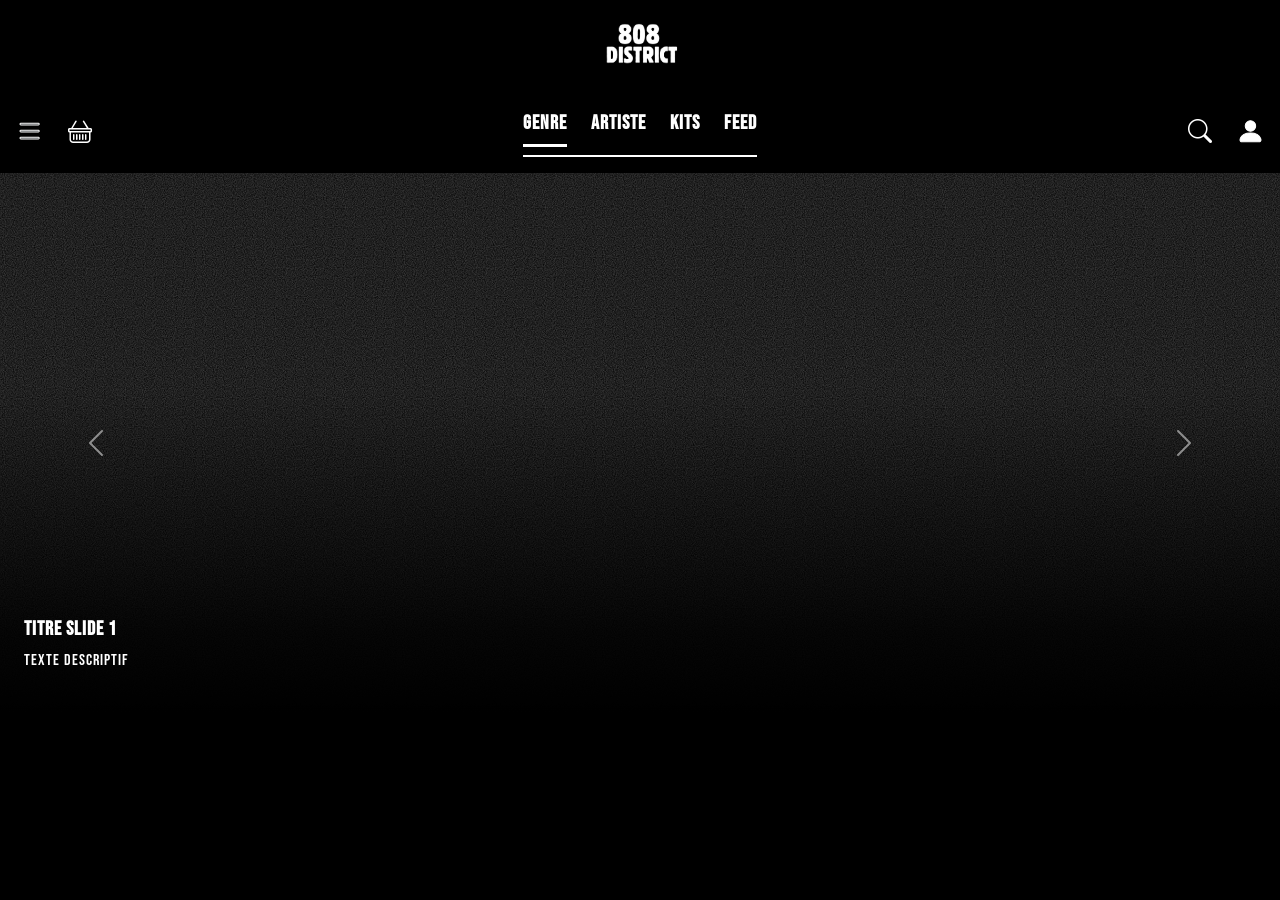
==== commit 0ddfb789: "b" ====
--- a/index.html
+++ b/index.html
@@ -3,86 +3,97 @@
 <head>
   <meta charset="UTF-8">
   <meta name="viewport" content="width=device-width, initial-scale=1">
-  <title>SITESEGUIER - Archive</title>
+  <title>SITESEGUIER</title>
+  <link href="https://fonts.googleapis.com/css2?family=Bebas+Neue&display=swap" rel="stylesheet">
 
-  <!-- Bootstrap + Bebas Neue -->
-  <link href="https://fonts.googleapis.com/css2?family=Bebas+Neue&display=swap" rel="stylesheet">
+
   <link href="https://cdn.jsdelivr.net/npm/bootstrap@5.3.3/dist/css/bootstrap.min.css" rel="stylesheet">
+  <link href="https://cdn.jsdelivr.net/npm/bootstrap-icons@1.11.3/font/bootstrap-icons.css" rel="stylesheet">
+
   <link href="style3.css" rel="stylesheet">
 </head>
 
-<body class="bg-black text-white">
+<body class="bg-black">
 
-  <!-- ========== HEADER MINIMAL ========== -->
-  <header class="d-flex justify-content-between align-items-center px-3 py-3 border-bottom border-secondary">
-    <a href="index3.html" class="text-decoration-none text-white fw-bold text-uppercase">← Retour</a>
-    <h1 class="h4 mb-0 text-uppercase">Archive</h1>
-    <div style="width: 60px;"></div> <!-- spacer pour centrer le titre -->
+  <div class="text-center py-3">
+    <img src="logov2.png" alt="Logo SITESEGUIER" style="height:60px;">
+  </div>
+
+  <header class="d-flex justify-content-between align-items-center px-3 py-3">
+
+    <div class="d-flex align-items-center gap-4">
+      <button class="btn p-0 border-0" type="button text-black"
+              data-bs-toggle="offcanvas" data-bs-target="#menuMobile"
+              aria-controls="menuMobile" aria-label="Menu">
+        <i class="bi bi-list icon-thick"></i>
+      </button>
+
+      <a href="#" class="text-white" aria-label="Panier">
+        <i class="bi bi-basket icon-nav"></i>
+      </a>
+    </div>
+
+    <nav class="d-none d-md-flex gap-4 pb-2 border-bottom border-white border-2 ">
+      <a href="#" class="nav-link active text-white fw-bold text-uppercase">Genre</a>
+      <a href="#" class="nav-link text-white fw-bold text-uppercase">Artiste</a>
+      <a href="#" class="nav-link text-white fw-bold text-uppercase">Kits</a>
+      <a href="#" class="nav-link text-white fw-bold text-uppercase">Feed</a>
+    </nav>
+
+    <div class="d-flex align-items-center gap-4">
+      <button class="btn p-0 border-0 text-white" aria-label="Rechercher">
+        <i class="bi bi-search icon-nav"></i>
+      </button>
+      <button class="btn p-0 border-0 text-white" aria-label="Compte">
+        <i class="bi bi-person-fill icon-thick"></i>
+      </button>
+    </div>
+
   </header>
 
-  <!-- ========== GRILLE D'ARCHIVE ========== -->
-  <main class="container py-5">
-    <h2 class="display-4 fw-bold text-uppercase mb-4" style="font-family:'Bebas Neue';">Past Events</h2>
+  <div class="offcanvas offcanvas-start" tabindex="-1" id="menuMobile" aria-labelledby="menuMobileLabel">
+    <div class="offcanvas-header">
+      <h5 class="offcanvas-title" id="menuMobileLabel">Menu</h5>
+      <button type="button" class="btn-close" data-bs-dismiss="offcanvas" aria-label="Fermer"></button>
+    </div>
+    <div class="offcanvas-body">
+      <nav class="d-flex flex-column gap-3">
+        <a href="#" class="nav-link text-black fw-bold text-uppercase">Genre</a>
+        <a href="#" class="nav-link text-black fw-bold text-uppercase">Artiste</a>
+        <a href="#" class="nav-link text-black fw-bold text-uppercase">Kits</a>
+        <a href="#" class="nav-link text-black fw-bold text-uppercase">Feed</a>
+      </nav>
+    </div>
+  </div>
 
-    <!-- La grille : 1 colonne sur mobile, 2 sur tablette, 3 sur desktop -->
-    <div class="row row-cols-1 row-cols-md-2 row-cols-lg-3 g-4">
+  <div class="hero-shader">
+    <canvas id="heroCanvas"></canvas>
 
-      <!-- CARTE D'ÉVÉNEMENT 1 -->
-      <div class="col">
-        <a href="#" class="text-decoration-none text-white d-block">
-          <div class="card bg-dark text-white border-secondary h-100">
-            <img src="image1.jpg" class="card-img-top" alt="Teletech Manchester" style="aspect-ratio: 4/3; object-fit: cover;">
-            <div class="card-body">
-              <p class="text-secondary small mb-1">17.05.2025</p>
-              <h3 class="h5 fw-bold text-uppercase mb-1" style="font-family:'Bebas Neue';">Manchester</h3>
-              <p class="text-secondary small">Warehouse Project</p>
-              <p class="small mb-0">999999999, I Hate Models, Shlømo, Azyr</p>
-            </div>
-          </div>
-        </a>
-      </div>
+    <div class="hero-caption active" data-slide="0" justify>
+      <h5 class="fw-bold">Titre slide 1</h5>
+      <p class="d-none d-md-block">Texte descriptif</p>
+    </div>
+    <div class="hero-caption" data-slide="1">
+      <h5 class="fw-bold">Titre slide 2</h5>
+      <p class="d-none d-md-block">Texte descriptif</p>
+    </div>
+    <div class="hero-caption" data-slide="2">
+      <h5 class="fw-bold">Titre slide 3</h5>
+      <p class="d-none d-md-block">Texte descripti</p>
+    </div>
 
-      <!-- CARTE D'ÉVÉNEMENT 2 -->
-      <div class="col">
-        <a href="#" class="text-decoration-none text-white d-block">
-          <div class="card bg-dark text-white border-secondary h-100">
-            <img src="image2.jpg" class="card-img-top" alt="Teletech Paris" style="aspect-ratio: 4/3; object-fit: cover;">
-            <div class="card-body">
-              <p class="text-secondary small mb-1">12.04.2025</p>
-              <h3 class="h5 fw-bold text-uppercase mb-1" style="font-family:'Bebas Neue';">Paris</h3>
-              <p class="text-secondary small">Le Trabendo</p>
-              <p class="small mb-0">Nico Moreno, Pawlowski, Sikoti, Cloudy</p>
-            </div>
-          </div>
-        </a>
-      </div>
+    <button class="carousel-control-prev" type="button" id="heroPrev">
+      <span class="carousel-control-prev-icon" aria-hidden="true"></span>
+      <span class="visually-hidden">Précédent</span>
+    </button>
+    <button class="carousel-control-next" type="button" id="heroNext">
+      <span class="carousel-control-next-icon" aria-hidden="true"></span>
+      <span class="visually-hidden">Suivant</span>
+    </button>
+  </div>
 
-      <!-- CARTE D'ÉVÉNEMENT 3 -->
-      <div class="col">
-        <a href="#" class="text-decoration-none text-white d-block">
-          <div class="card bg-dark text-white border-secondary h-100">
-            <img src="image3.jpg" class="card-img-top" alt="Teletech Amsterdam" style="aspect-ratio: 4/3; object-fit: cover;">
-            <div class="card-body">
-              <p class="text-secondary small mb-1">31.12.2024</p>
-              <h3 class="h5 fw-bold text-uppercase mb-1" style="font-family:'Bebas Neue';">Amsterdam</h3>
-              <p class="text-secondary small">AFAS Live</p>
-              <p class="small mb-0">999999999, DYEN, Novah, Jazzy</p>
-            </div>
-          </div>
-        </a>
-      </div>
-
-      <!-- Tu peux copier/coller ce bloc autant de fois que tu as d'événements -->
-      <!-- Chaque carte suit exactement la même structure -->
-
-    </div>
-  </main>
-
-  <!-- ========== FOOTER ========== -->
-  <footer class="border-top border-secondary py-4 mt-5 text-center">
-    <p class="text-secondary small mb-0">© 2026 SITESEGUIER — Archive</p>
-  </footer>
 
   <script src="https://cdn.jsdelivr.net/npm/bootstrap@5.3.3/dist/js/bootstrap.bundle.min.js"></script>
+  <script src="script3.js"></script>
 </body>
-</html>+</html>
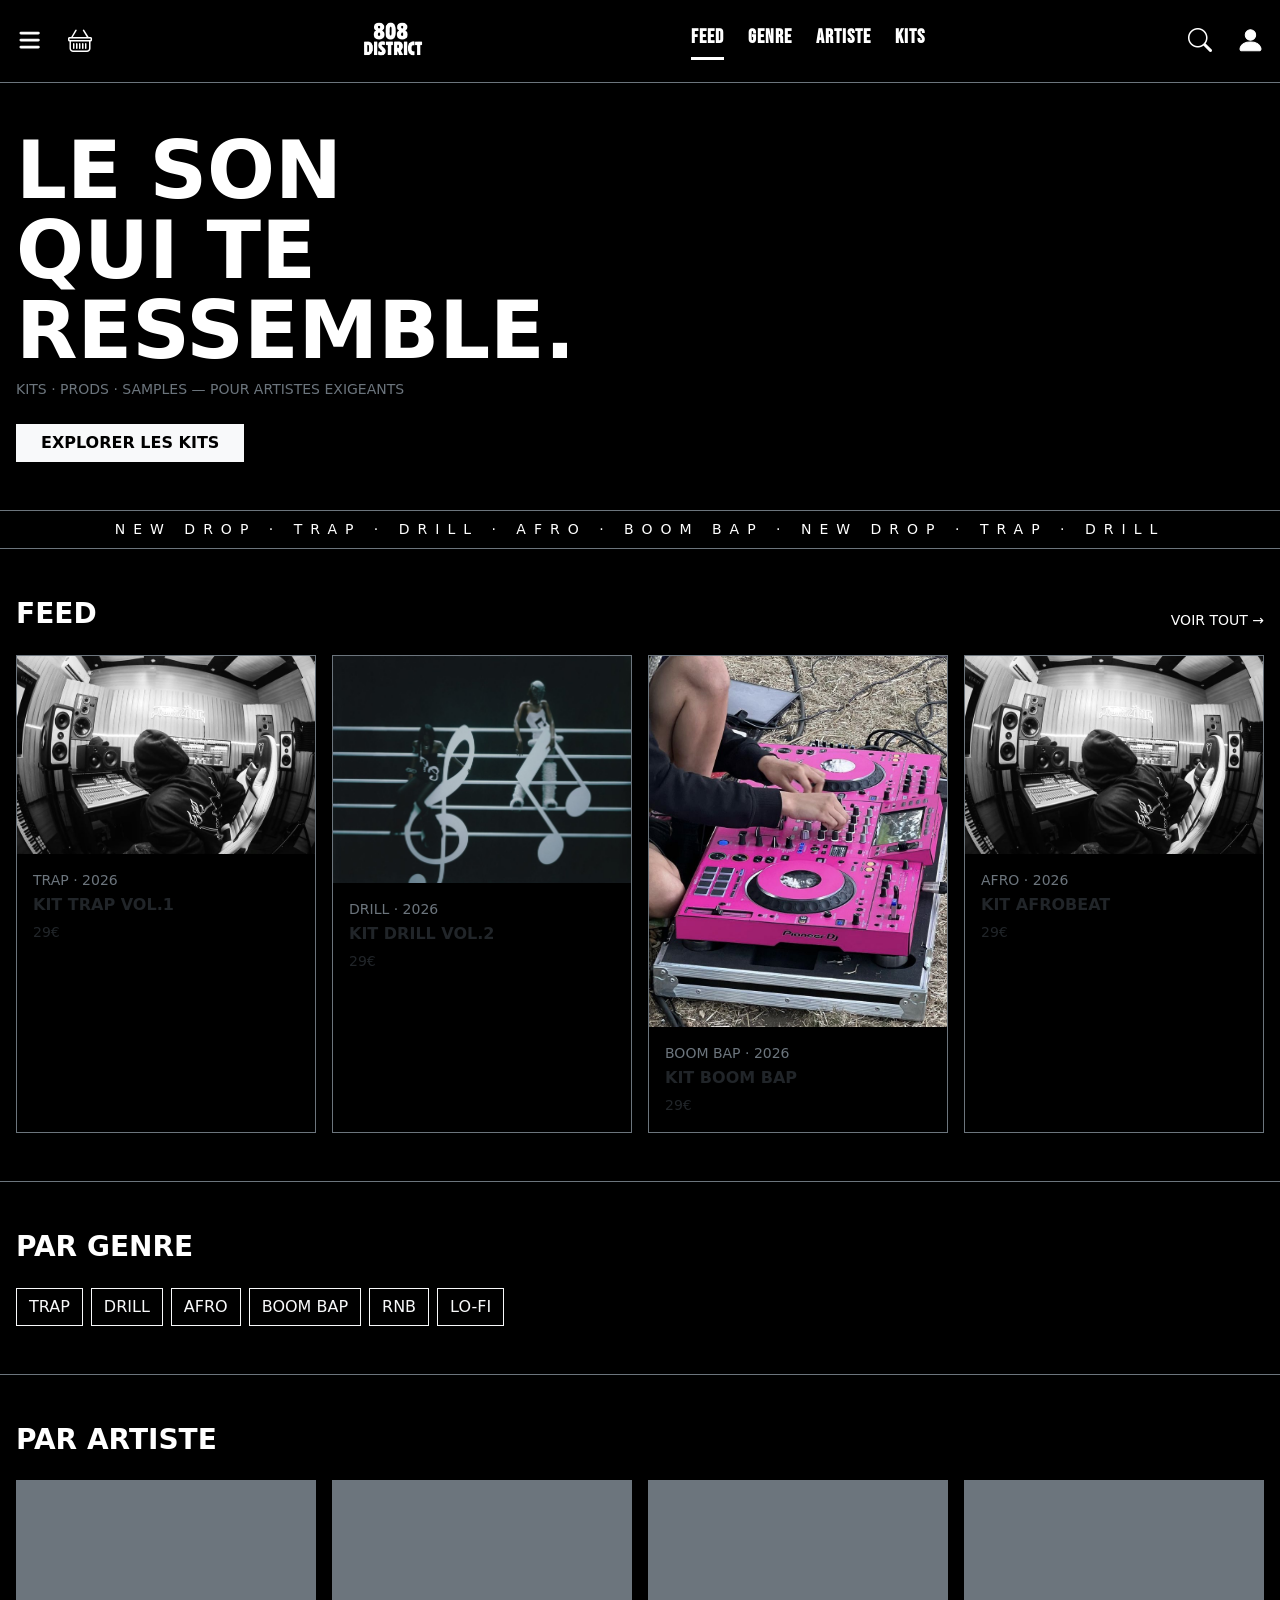
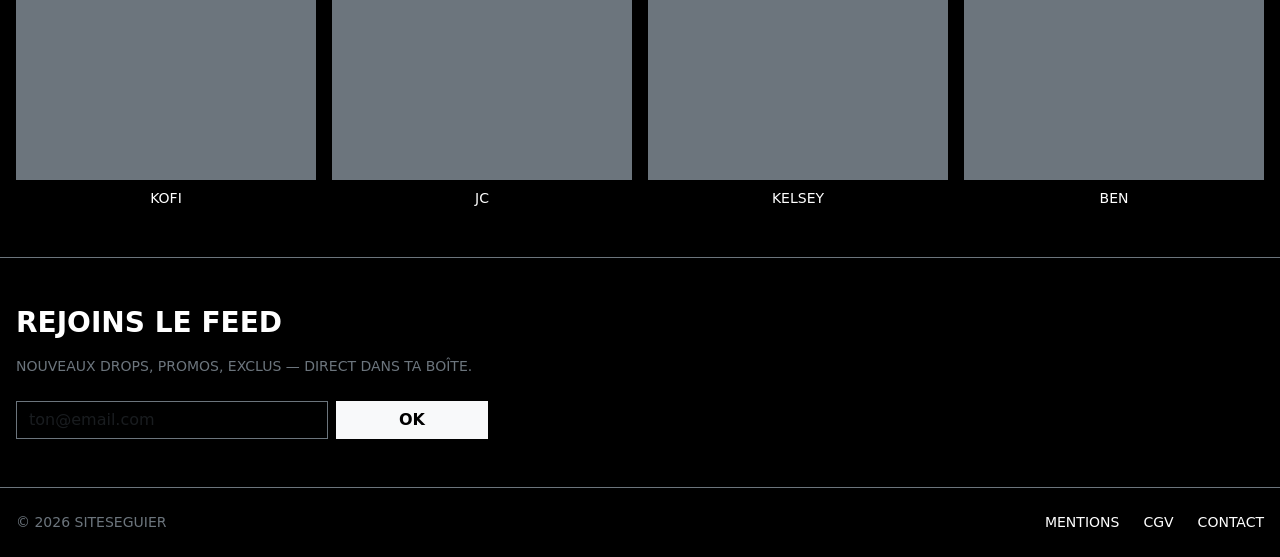
==== commit e0f94d67: "test site amélioré" ====
--- a/index.html
+++ b/index.html
@@ -3,97 +3,214 @@
 <head>
   <meta charset="UTF-8">
   <meta name="viewport" content="width=device-width, initial-scale=1">
-  <title>SITESEGUIER</title>
+  <title>SITESEGUIER — Kits & Prods</title>
   <link href="https://fonts.googleapis.com/css2?family=Bebas+Neue&display=swap" rel="stylesheet">
-
-
   <link href="https://cdn.jsdelivr.net/npm/bootstrap@5.3.3/dist/css/bootstrap.min.css" rel="stylesheet">
   <link href="https://cdn.jsdelivr.net/npm/bootstrap-icons@1.11.3/font/bootstrap-icons.css" rel="stylesheet">
-
   <link href="style3.css" rel="stylesheet">
 </head>
 
-<body class="bg-black">
-
-  <div class="text-center py-3">
-    <img src="logov2.png" alt="Logo SITESEGUIER" style="height:60px;">
-  </div>
-
-  <header class="d-flex justify-content-between align-items-center px-3 py-3">
+<body class="bg-black text-white">
+
+  <!-- ========== HEADER ========== -->
+  <header class="d-flex justify-content-between align-items-center px-3 py-3 border-bottom border-secondary">
 
     <div class="d-flex align-items-center gap-4">
-      <button class="btn p-0 border-0" type="button text-black"
+      <button class="btn p-0 border-0 text-white" type="button"
               data-bs-toggle="offcanvas" data-bs-target="#menuMobile"
               aria-controls="menuMobile" aria-label="Menu">
         <i class="bi bi-list icon-thick"></i>
       </button>
-
-      <a href="#" class="text-white" aria-label="Panier">
-        <i class="bi bi-basket icon-nav"></i>
-      </a>
-    </div>
-
-    <nav class="d-none d-md-flex gap-4 pb-2 border-bottom border-white border-2 ">
-      <a href="#" class="nav-link active text-white fw-bold text-uppercase">Genre</a>
+      <a href="#" class="text-white" aria-label="Panier"><i class="bi bi-basket icon-nav"></i></a>
+    </div>
+
+    <a href="#" class="text-decoration-none">
+      <img src="logov2.png" alt="SITESEGUIER" style="height:50px;">
+    </a>
+
+    <nav class="d-none d-md-flex gap-4">
+      <a href="#" class="nav-link active text-white fw-bold text-uppercase">Feed</a>
+      <a href="#" class="nav-link text-white fw-bold text-uppercase">Genre</a>
       <a href="#" class="nav-link text-white fw-bold text-uppercase">Artiste</a>
       <a href="#" class="nav-link text-white fw-bold text-uppercase">Kits</a>
-      <a href="#" class="nav-link text-white fw-bold text-uppercase">Feed</a>
     </nav>
 
     <div class="d-flex align-items-center gap-4">
-      <button class="btn p-0 border-0 text-white" aria-label="Rechercher">
-        <i class="bi bi-search icon-nav"></i>
-      </button>
-      <button class="btn p-0 border-0 text-white" aria-label="Compte">
-        <i class="bi bi-person-fill icon-thick"></i>
-      </button>
-    </div>
-
+      <button class="btn p-0 border-0 text-white" aria-label="Rechercher"><i class="bi bi-search icon-nav"></i></button>
+      <button class="btn p-0 border-0 text-white" aria-label="Compte"><i class="bi bi-person-fill icon-thick"></i></button>
+    </div>
   </header>
 
-  <div class="offcanvas offcanvas-start" tabindex="-1" id="menuMobile" aria-labelledby="menuMobileLabel">
-    <div class="offcanvas-header">
-      <h5 class="offcanvas-title" id="menuMobileLabel">Menu</h5>
-      <button type="button" class="btn-close" data-bs-dismiss="offcanvas" aria-label="Fermer"></button>
+  <!-- ========== HERO TYPOGRAPHIQUE ========== -->
+  <section class="px-3 py-5 border-bottom border-secondary">
+    <h1 class="display-1 fw-bold text-uppercase lh-1 mb-2">LE SON<br>QUI TE<br>RESSEMBLE.</h1>
+    <p class="text-secondary text-uppercase small mb-4">Kits · Prods · Samples — pour artistes exigeants</p>
+    <a href="#" class="btn btn-light text-uppercase fw-bold px-4 rounded-0">Explorer les kits</a>
+  </section>
+
+  <!-- ========== MARQUEE / BANDEAU ========== -->
+  <section class="border-bottom border-secondary py-2 overflow-hidden">
+    <p class="text-uppercase small mb-0 text-center" style="letter-spacing: .5rem;">
+      NEW DROP · TRAP · DRILL · AFRO · BOOM BAP · NEW DROP · TRAP · DRILL
+    </p>
+  </section>
+
+  <!-- ========== FEED / GRILLE PRODUITS ========== -->
+  <section class="container-fluid px-3 py-5">
+    <div class="d-flex justify-content-between align-items-end mb-4">
+      <h2 class="h3 fw-bold text-uppercase mb-0">Feed</h2>
+      <a href="#" class="text-white small text-uppercase text-decoration-none">Voir tout →</a>
+    </div>
+
+    <div class="row row-cols-2 row-cols-md-3 row-cols-lg-4 g-3">
+
+      <div class="col">
+        <a href="#" class="text-decoration-none text-white">
+          <div class="card bg-black border-secondary rounded-0 h-100">
+            <img src="image1.jpg" class="card-img-top rounded-0" alt="Kit Trap Vol.1">
+            <div class="card-body p-3">
+              <p class="small text-secondary text-uppercase mb-1">Trap · 2026</p>
+              <h3 class="h6 fw-bold text-uppercase mb-2">Kit Trap Vol.1</h3>
+              <p class="small mb-0">29€</p>
+            </div>
+          </div>
+        </a>
+      </div>
+
+      <div class="col">
+        <a href="#" class="text-decoration-none text-white">
+          <div class="card bg-black border-secondary rounded-0 h-100">
+            <img src="image2.jpg" class="card-img-top rounded-0" alt="Kit Drill Vol.2">
+            <div class="card-body p-3">
+              <p class="small text-secondary text-uppercase mb-1">Drill · 2026</p>
+              <h3 class="h6 fw-bold text-uppercase mb-2">Kit Drill Vol.2</h3>
+              <p class="small mb-0">29€</p>
+            </div>
+          </div>
+        </a>
+      </div>
+
+      <div class="col">
+        <a href="#" class="text-decoration-none text-white">
+          <div class="card bg-black border-secondary rounded-0 h-100">
+            <img src="image3.jpg" class="card-img-top rounded-0" alt="Kit Boom Bap">
+            <div class="card-body p-3">
+              <p class="small text-secondary text-uppercase mb-1">Boom Bap · 2026</p>
+              <h3 class="h6 fw-bold text-uppercase mb-2">Kit Boom Bap</h3>
+              <p class="small mb-0">29€</p>
+            </div>
+          </div>
+        </a>
+      </div>
+
+      <div class="col">
+        <a href="#" class="text-decoration-none text-white">
+          <div class="card bg-black border-secondary rounded-0 h-100">
+            <img src="image1.jpg" class="card-img-top rounded-0" alt="Kit Afrobeat">
+            <div class="card-body p-3">
+              <p class="small text-secondary text-uppercase mb-1">Afro · 2026</p>
+              <h3 class="h6 fw-bold text-uppercase mb-2">Kit Afrobeat</h3>
+              <p class="small mb-0">29€</p>
+            </div>
+          </div>
+        </a>
+      </div>
+
+    </div>
+  </section>
+
+  <!-- ========== GENRES ========== -->
+  <section class="border-top border-secondary py-5">
+    <div class="container-fluid px-3">
+      <h2 class="h3 fw-bold text-uppercase mb-4">Par genre</h2>
+      <div class="d-flex flex-wrap gap-2">
+        <a href="#" class="btn btn-outline-light rounded-0 text-uppercase">Trap</a>
+        <a href="#" class="btn btn-outline-light rounded-0 text-uppercase">Drill</a>
+        <a href="#" class="btn btn-outline-light rounded-0 text-uppercase">Afro</a>
+        <a href="#" class="btn btn-outline-light rounded-0 text-uppercase">Boom Bap</a>
+        <a href="#" class="btn btn-outline-light rounded-0 text-uppercase">RnB</a>
+        <a href="#" class="btn btn-outline-light rounded-0 text-uppercase">Lo-Fi</a>
+      </div>
+    </div>
+  </section>
+
+  <!-- ========== ARTISTES ========== -->
+  <section class="border-top border-secondary py-5">
+    <div class="container-fluid px-3">
+      <h2 class="h3 fw-bold text-uppercase mb-4">Par artiste</h2>
+      <div class="row row-cols-2 row-cols-md-4 g-3">
+        <div class="col">
+          <a href="#" class="text-decoration-none text-white text-center d-block">
+            <div class="ratio ratio-1x1 bg-secondary mb-2"></div>
+            <p class="small text-uppercase mb-0">Kofi</p>
+          </a>
+        </div>
+        <div class="col">
+          <a href="#" class="text-decoration-none text-white text-center d-block">
+            <div class="ratio ratio-1x1 bg-secondary mb-2"></div>
+            <p class="small text-uppercase mb-0">JC</p>
+          </a>
+        </div>
+        <div class="col">
+          <a href="#" class="text-decoration-none text-white text-center d-block">
+            <div class="ratio ratio-1x1 bg-secondary mb-2"></div>
+            <p class="small text-uppercase mb-0">Kelsey</p>
+          </a>
+        </div>
+        <div class="col">
+          <a href="#" class="text-decoration-none text-white text-center d-block">
+            <div class="ratio ratio-1x1 bg-secondary mb-2"></div>
+            <p class="small text-uppercase mb-0">Ben</p>
+          </a>
+        </div>
+      </div>
+    </div>
+  </section>
+
+  <!-- ========== NEWSLETTER ========== -->
+  <section class="border-top border-secondary py-5">
+    <div class="container-fluid px-3">
+      <h2 class="h3 fw-bold text-uppercase mb-3">Rejoins le feed</h2>
+      <p class="text-secondary small text-uppercase mb-4">Nouveaux drops, promos, exclus — direct dans ta boîte.</p>
+      <form class="row g-2" style="max-width:480px;">
+        <div class="col-8">
+          <input type="email" class="form-control rounded-0 bg-black text-white border-secondary" placeholder="ton@email.com">
+        </div>
+        <div class="col-4">
+          <button class="btn btn-light rounded-0 w-100 text-uppercase fw-bold">OK</button>
+        </div>
+      </form>
+    </div>
+  </section>
+
+  <!-- ========== FOOTER ========== -->
+  <footer class="border-top border-secondary py-4">
+    <div class="container-fluid px-3 d-flex flex-column flex-md-row justify-content-between align-items-center gap-3">
+      <p class="small text-secondary text-uppercase mb-0">© 2026 SITESEGUIER</p>
+      <div class="d-flex gap-4">
+        <a href="#" class="text-white text-uppercase small text-decoration-none">Mentions</a>
+        <a href="#" class="text-white text-uppercase small text-decoration-none">CGV</a>
+        <a href="#" class="text-white text-uppercase small text-decoration-none">Contact</a>
+      </div>
+    </div>
+  </footer>
+
+  <!-- ========== OFFCANVAS MENU ========== -->
+  <div class="offcanvas offcanvas-start bg-black text-white border-end border-secondary" tabindex="-1" id="menuMobile">
+    <div class="offcanvas-header border-bottom border-secondary">
+      <h5 class="offcanvas-title text-uppercase">Menu</h5>
+      <button type="button" class="btn-close btn-close-white" data-bs-dismiss="offcanvas"></button>
     </div>
     <div class="offcanvas-body">
       <nav class="d-flex flex-column gap-3">
-        <a href="#" class="nav-link text-black fw-bold text-uppercase">Genre</a>
-        <a href="#" class="nav-link text-black fw-bold text-uppercase">Artiste</a>
-        <a href="#" class="nav-link text-black fw-bold text-uppercase">Kits</a>
-        <a href="#" class="nav-link text-black fw-bold text-uppercase">Feed</a>
+        <a href="#" class="nav-link text-white fw-bold text-uppercase">Feed</a>
+        <a href="#" class="nav-link text-white fw-bold text-uppercase">Genre</a>
+        <a href="#" class="nav-link text-white fw-bold text-uppercase">Artiste</a>
+        <a href="#" class="nav-link text-white fw-bold text-uppercase">Kits</a>
       </nav>
     </div>
   </div>
 
-  <div class="hero-shader">
-    <canvas id="heroCanvas"></canvas>
-
-    <div class="hero-caption active" data-slide="0" justify>
-      <h5 class="fw-bold">Titre slide 1</h5>
-      <p class="d-none d-md-block">Texte descriptif</p>
-    </div>
-    <div class="hero-caption" data-slide="1">
-      <h5 class="fw-bold">Titre slide 2</h5>
-      <p class="d-none d-md-block">Texte descriptif</p>
-    </div>
-    <div class="hero-caption" data-slide="2">
-      <h5 class="fw-bold">Titre slide 3</h5>
-      <p class="d-none d-md-block">Texte descripti</p>
-    </div>
-
-    <button class="carousel-control-prev" type="button" id="heroPrev">
-      <span class="carousel-control-prev-icon" aria-hidden="true"></span>
-      <span class="visually-hidden">Précédent</span>
-    </button>
-    <button class="carousel-control-next" type="button" id="heroNext">
-      <span class="carousel-control-next-icon" aria-hidden="true"></span>
-      <span class="visually-hidden">Suivant</span>
-    </button>
-  </div>
-
-
   <script src="https://cdn.jsdelivr.net/npm/bootstrap@5.3.3/dist/js/bootstrap.bundle.min.js"></script>
-  <script src="script3.js"></script>
 </body>
 </html>
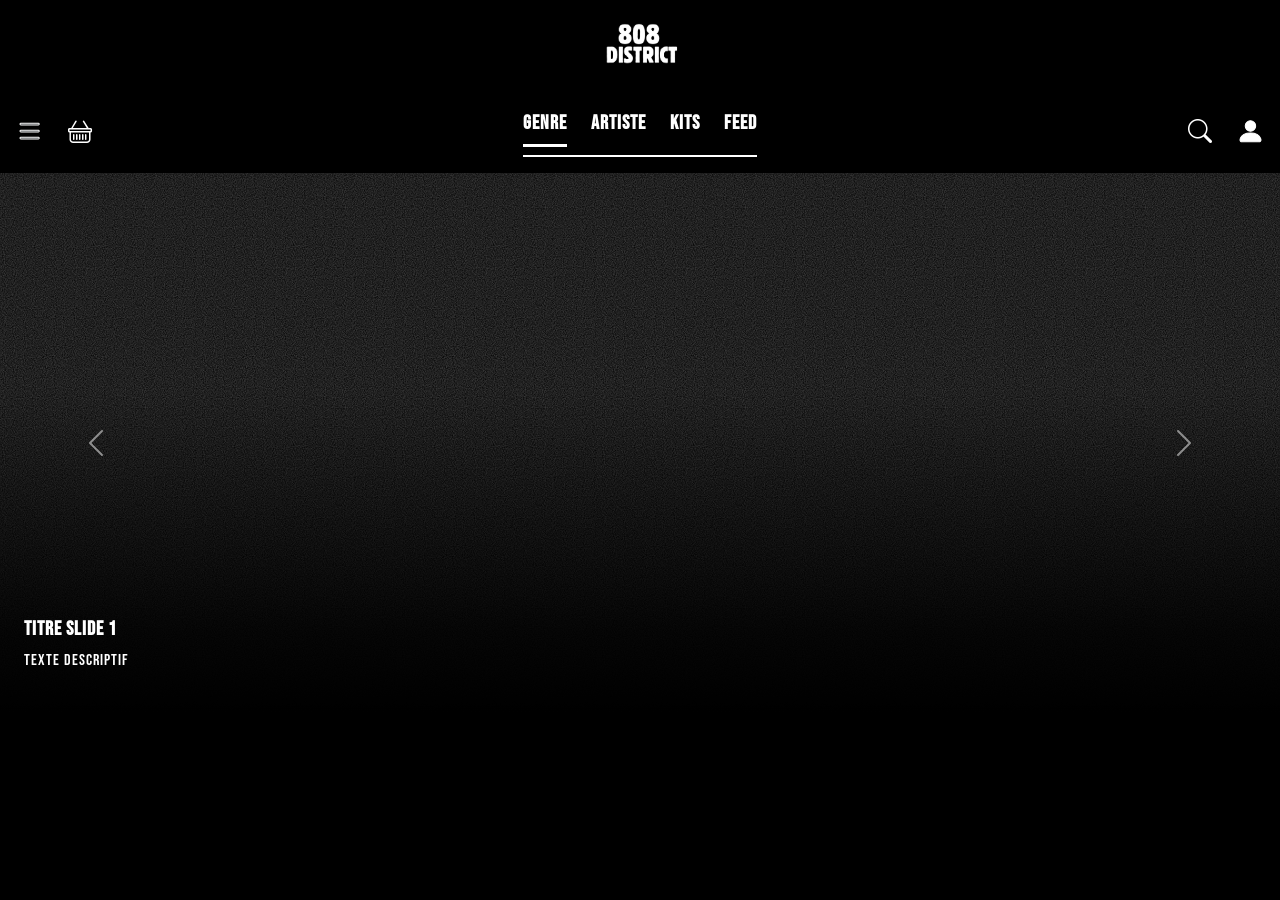
==== commit 1e4fa661: "b" ====
--- a/index.html
+++ b/index.html
@@ -3,214 +3,97 @@
 <head>
   <meta charset="UTF-8">
   <meta name="viewport" content="width=device-width, initial-scale=1">
-  <title>SITESEGUIER — Kits & Prods</title>
+  <title>SITESEGUIER</title>
   <link href="https://fonts.googleapis.com/css2?family=Bebas+Neue&display=swap" rel="stylesheet">
+
+
   <link href="https://cdn.jsdelivr.net/npm/bootstrap@5.3.3/dist/css/bootstrap.min.css" rel="stylesheet">
   <link href="https://cdn.jsdelivr.net/npm/bootstrap-icons@1.11.3/font/bootstrap-icons.css" rel="stylesheet">
+
   <link href="style3.css" rel="stylesheet">
 </head>
 
-<body class="bg-black text-white">
+<body class="bg-black">
 
-  <!-- ========== HEADER ========== -->
-  <header class="d-flex justify-content-between align-items-center px-3 py-3 border-bottom border-secondary">
+  <div class="text-center py-3">
+    <img src="logov2.png" alt="Logo SITESEGUIER" style="height:60px;">
+  </div>
+
+  <header class="d-flex justify-content-between align-items-center px-3 py-3">
 
     <div class="d-flex align-items-center gap-4">
-      <button class="btn p-0 border-0 text-white" type="button"
+      <button class="btn p-0 border-0" type="button text-black"
               data-bs-toggle="offcanvas" data-bs-target="#menuMobile"
               aria-controls="menuMobile" aria-label="Menu">
         <i class="bi bi-list icon-thick"></i>
       </button>
-      <a href="#" class="text-white" aria-label="Panier"><i class="bi bi-basket icon-nav"></i></a>
+
+      <a href="#" class="text-white" aria-label="Panier">
+        <i class="bi bi-basket icon-nav"></i>
+      </a>
     </div>
 
-    <a href="#" class="text-decoration-none">
-      <img src="logov2.png" alt="SITESEGUIER" style="height:50px;">
-    </a>
-
-    <nav class="d-none d-md-flex gap-4">
-      <a href="#" class="nav-link active text-white fw-bold text-uppercase">Feed</a>
-      <a href="#" class="nav-link text-white fw-bold text-uppercase">Genre</a>
+    <nav class="d-none d-md-flex gap-4 pb-2 border-bottom border-white border-2 ">
+      <a href="#" class="nav-link active text-white fw-bold text-uppercase">Genre</a>
       <a href="#" class="nav-link text-white fw-bold text-uppercase">Artiste</a>
       <a href="#" class="nav-link text-white fw-bold text-uppercase">Kits</a>
+      <a href="#" class="nav-link text-white fw-bold text-uppercase">Feed</a>
     </nav>
 
     <div class="d-flex align-items-center gap-4">
-      <button class="btn p-0 border-0 text-white" aria-label="Rechercher"><i class="bi bi-search icon-nav"></i></button>
-      <button class="btn p-0 border-0 text-white" aria-label="Compte"><i class="bi bi-person-fill icon-thick"></i></button>
+      <button class="btn p-0 border-0 text-white" aria-label="Rechercher">
+        <i class="bi bi-search icon-nav"></i>
+      </button>
+      <button class="btn p-0 border-0 text-white" aria-label="Compte">
+        <i class="bi bi-person-fill icon-thick"></i>
+      </button>
     </div>
+
   </header>
 
-  <!-- ========== HERO TYPOGRAPHIQUE ========== -->
-  <section class="px-3 py-5 border-bottom border-secondary">
-    <h1 class="display-1 fw-bold text-uppercase lh-1 mb-2">LE SON<br>QUI TE<br>RESSEMBLE.</h1>
-    <p class="text-secondary text-uppercase small mb-4">Kits · Prods · Samples — pour artistes exigeants</p>
-    <a href="#" class="btn btn-light text-uppercase fw-bold px-4 rounded-0">Explorer les kits</a>
-  </section>
-
-  <!-- ========== MARQUEE / BANDEAU ========== -->
-  <section class="border-bottom border-secondary py-2 overflow-hidden">
-    <p class="text-uppercase small mb-0 text-center" style="letter-spacing: .5rem;">
-      NEW DROP · TRAP · DRILL · AFRO · BOOM BAP · NEW DROP · TRAP · DRILL
-    </p>
-  </section>
-
-  <!-- ========== FEED / GRILLE PRODUITS ========== -->
-  <section class="container-fluid px-3 py-5">
-    <div class="d-flex justify-content-between align-items-end mb-4">
-      <h2 class="h3 fw-bold text-uppercase mb-0">Feed</h2>
-      <a href="#" class="text-white small text-uppercase text-decoration-none">Voir tout →</a>
-    </div>
-
-    <div class="row row-cols-2 row-cols-md-3 row-cols-lg-4 g-3">
-
-      <div class="col">
-        <a href="#" class="text-decoration-none text-white">
-          <div class="card bg-black border-secondary rounded-0 h-100">
-            <img src="image1.jpg" class="card-img-top rounded-0" alt="Kit Trap Vol.1">
-            <div class="card-body p-3">
-              <p class="small text-secondary text-uppercase mb-1">Trap · 2026</p>
-              <h3 class="h6 fw-bold text-uppercase mb-2">Kit Trap Vol.1</h3>
-              <p class="small mb-0">29€</p>
-            </div>
-          </div>
-        </a>
-      </div>
-
-      <div class="col">
-        <a href="#" class="text-decoration-none text-white">
-          <div class="card bg-black border-secondary rounded-0 h-100">
-            <img src="image2.jpg" class="card-img-top rounded-0" alt="Kit Drill Vol.2">
-            <div class="card-body p-3">
-              <p class="small text-secondary text-uppercase mb-1">Drill · 2026</p>
-              <h3 class="h6 fw-bold text-uppercase mb-2">Kit Drill Vol.2</h3>
-              <p class="small mb-0">29€</p>
-            </div>
-          </div>
-        </a>
-      </div>
-
-      <div class="col">
-        <a href="#" class="text-decoration-none text-white">
-          <div class="card bg-black border-secondary rounded-0 h-100">
-            <img src="image3.jpg" class="card-img-top rounded-0" alt="Kit Boom Bap">
-            <div class="card-body p-3">
-              <p class="small text-secondary text-uppercase mb-1">Boom Bap · 2026</p>
-              <h3 class="h6 fw-bold text-uppercase mb-2">Kit Boom Bap</h3>
-              <p class="small mb-0">29€</p>
-            </div>
-          </div>
-        </a>
-      </div>
-
-      <div class="col">
-        <a href="#" class="text-decoration-none text-white">
-          <div class="card bg-black border-secondary rounded-0 h-100">
-            <img src="image1.jpg" class="card-img-top rounded-0" alt="Kit Afrobeat">
-            <div class="card-body p-3">
-              <p class="small text-secondary text-uppercase mb-1">Afro · 2026</p>
-              <h3 class="h6 fw-bold text-uppercase mb-2">Kit Afrobeat</h3>
-              <p class="small mb-0">29€</p>
-            </div>
-          </div>
-        </a>
-      </div>
-
-    </div>
-  </section>
-
-  <!-- ========== GENRES ========== -->
-  <section class="border-top border-secondary py-5">
-    <div class="container-fluid px-3">
-      <h2 class="h3 fw-bold text-uppercase mb-4">Par genre</h2>
-      <div class="d-flex flex-wrap gap-2">
-        <a href="#" class="btn btn-outline-light rounded-0 text-uppercase">Trap</a>
-        <a href="#" class="btn btn-outline-light rounded-0 text-uppercase">Drill</a>
-        <a href="#" class="btn btn-outline-light rounded-0 text-uppercase">Afro</a>
-        <a href="#" class="btn btn-outline-light rounded-0 text-uppercase">Boom Bap</a>
-        <a href="#" class="btn btn-outline-light rounded-0 text-uppercase">RnB</a>
-        <a href="#" class="btn btn-outline-light rounded-0 text-uppercase">Lo-Fi</a>
-      </div>
-    </div>
-  </section>
-
-  <!-- ========== ARTISTES ========== -->
-  <section class="border-top border-secondary py-5">
-    <div class="container-fluid px-3">
-      <h2 class="h3 fw-bold text-uppercase mb-4">Par artiste</h2>
-      <div class="row row-cols-2 row-cols-md-4 g-3">
-        <div class="col">
-          <a href="#" class="text-decoration-none text-white text-center d-block">
-            <div class="ratio ratio-1x1 bg-secondary mb-2"></div>
-            <p class="small text-uppercase mb-0">Kofi</p>
-          </a>
-        </div>
-        <div class="col">
-          <a href="#" class="text-decoration-none text-white text-center d-block">
-            <div class="ratio ratio-1x1 bg-secondary mb-2"></div>
-            <p class="small text-uppercase mb-0">JC</p>
-          </a>
-        </div>
-        <div class="col">
-          <a href="#" class="text-decoration-none text-white text-center d-block">
-            <div class="ratio ratio-1x1 bg-secondary mb-2"></div>
-            <p class="small text-uppercase mb-0">Kelsey</p>
-          </a>
-        </div>
-        <div class="col">
-          <a href="#" class="text-decoration-none text-white text-center d-block">
-            <div class="ratio ratio-1x1 bg-secondary mb-2"></div>
-            <p class="small text-uppercase mb-0">Ben</p>
-          </a>
-        </div>
-      </div>
-    </div>
-  </section>
-
-  <!-- ========== NEWSLETTER ========== -->
-  <section class="border-top border-secondary py-5">
-    <div class="container-fluid px-3">
-      <h2 class="h3 fw-bold text-uppercase mb-3">Rejoins le feed</h2>
-      <p class="text-secondary small text-uppercase mb-4">Nouveaux drops, promos, exclus — direct dans ta boîte.</p>
-      <form class="row g-2" style="max-width:480px;">
-        <div class="col-8">
-          <input type="email" class="form-control rounded-0 bg-black text-white border-secondary" placeholder="ton@email.com">
-        </div>
-        <div class="col-4">
-          <button class="btn btn-light rounded-0 w-100 text-uppercase fw-bold">OK</button>
-        </div>
-      </form>
-    </div>
-  </section>
-
-  <!-- ========== FOOTER ========== -->
-  <footer class="border-top border-secondary py-4">
-    <div class="container-fluid px-3 d-flex flex-column flex-md-row justify-content-between align-items-center gap-3">
-      <p class="small text-secondary text-uppercase mb-0">© 2026 SITESEGUIER</p>
-      <div class="d-flex gap-4">
-        <a href="#" class="text-white text-uppercase small text-decoration-none">Mentions</a>
-        <a href="#" class="text-white text-uppercase small text-decoration-none">CGV</a>
-        <a href="#" class="text-white text-uppercase small text-decoration-none">Contact</a>
-      </div>
-    </div>
-  </footer>
-
-  <!-- ========== OFFCANVAS MENU ========== -->
-  <div class="offcanvas offcanvas-start bg-black text-white border-end border-secondary" tabindex="-1" id="menuMobile">
-    <div class="offcanvas-header border-bottom border-secondary">
-      <h5 class="offcanvas-title text-uppercase">Menu</h5>
-      <button type="button" class="btn-close btn-close-white" data-bs-dismiss="offcanvas"></button>
+  <div class="offcanvas offcanvas-start" tabindex="-1" id="menuMobile" aria-labelledby="menuMobileLabel">
+    <div class="offcanvas-header">
+      <h5 class="offcanvas-title" id="menuMobileLabel">Menu</h5>
+      <button type="button" class="btn-close" data-bs-dismiss="offcanvas" aria-label="Fermer"></button>
     </div>
     <div class="offcanvas-body">
       <nav class="d-flex flex-column gap-3">
-        <a href="#" class="nav-link text-white fw-bold text-uppercase">Feed</a>
-        <a href="#" class="nav-link text-white fw-bold text-uppercase">Genre</a>
-        <a href="#" class="nav-link text-white fw-bold text-uppercase">Artiste</a>
-        <a href="#" class="nav-link text-white fw-bold text-uppercase">Kits</a>
+        <a href="#" class="nav-link text-black fw-bold text-uppercase">Genre</a>
+        <a href="#" class="nav-link text-black fw-bold text-uppercase">Artiste</a>
+        <a href="#" class="nav-link text-black fw-bold text-uppercase">Kits</a>
+        <a href="#" class="nav-link text-black fw-bold text-uppercase">Feed</a>
       </nav>
     </div>
   </div>
 
+  <div class="hero-shader">
+    <canvas id="heroCanvas"></canvas>
+
+    <div class="hero-caption active" data-slide="0" justify>
+      <h5 class="fw-bold">Titre slide 1</h5>
+      <p class="d-none d-md-block">Texte descriptif</p>
+    </div>
+    <div class="hero-caption" data-slide="1">
+      <h5 class="fw-bold">Titre slide 2</h5>
+      <p class="d-none d-md-block">Texte descriptif</p>
+    </div>
+    <div class="hero-caption" data-slide="2">
+      <h5 class="fw-bold">Titre slide 3</h5>
+      <p class="d-none d-md-block">Texte descripti</p>
+    </div>
+
+    <button class="carousel-control-prev" type="button" id="heroPrev">
+      <span class="carousel-control-prev-icon" aria-hidden="true"></span>
+      <span class="visually-hidden">Précédent</span>
+    </button>
+    <button class="carousel-control-next" type="button" id="heroNext">
+      <span class="carousel-control-next-icon" aria-hidden="true"></span>
+      <span class="visually-hidden">Suivant</span>
+    </button>
+  </div>
+
+
   <script src="https://cdn.jsdelivr.net/npm/bootstrap@5.3.3/dist/js/bootstrap.bundle.min.js"></script>
+  <script src="script3.js"></script>
 </body>
 </html>
